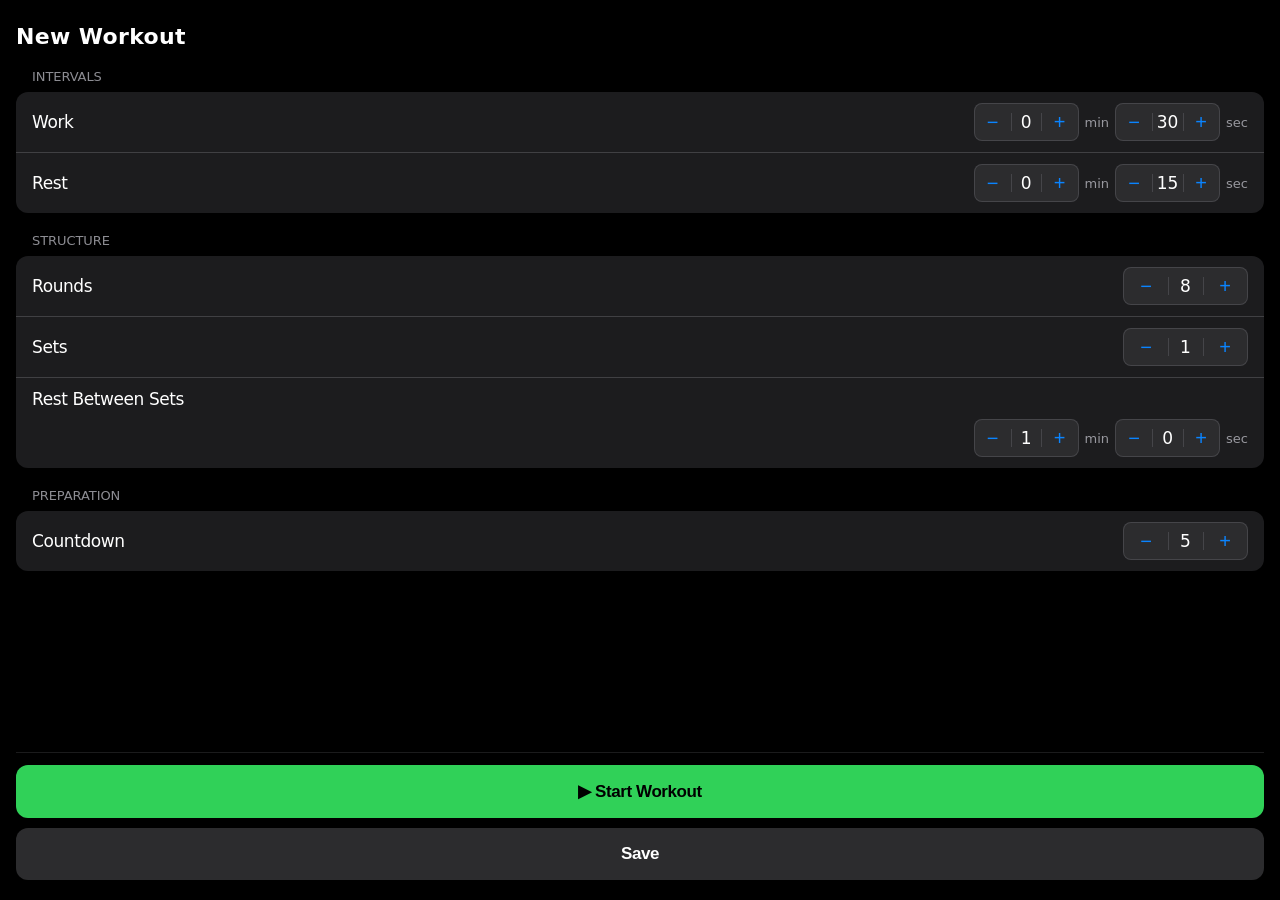
==== index.html @ 50d56422 "HIIT Interval Timer webapp - initial release" ====
<!DOCTYPE html>
<html lang="en">
<head>
<meta charset="UTF-8">
<meta name="viewport" content="width=device-width, initial-scale=1.0, user-scalable=no, viewport-fit=cover">
<meta name="apple-mobile-web-app-capable" content="yes">
<meta name="apple-mobile-web-app-status-bar-style" content="black-translucent">
<meta name="theme-color" content="#000000">
<link rel="manifest" href="manifest.json">
<title>HIIT Timer</title>
<style>
*, *::before, *::after { box-sizing: border-box; margin: 0; padding: 0; }

:root {
  --bg: #000000;
  --bg-elevated: #1c1c1e;
  --bg-grouped: #2c2c2e;
  --separator: rgba(84, 84, 88, 0.65);
  --text: #ffffff;
  --text-secondary: rgba(235, 235, 245, 0.6);
  --text-tertiary: rgba(235, 235, 245, 0.3);
  --tint: #0a84ff;
  --green: #30d158;
  --red: #ff453a;
  --orange: #ff9f0a;
  --yellow: #ffd60a;
  --purple: #bf5af2;
  --blue: #64d2ff;
  --radius: 12px;
  --safe-top: env(safe-area-inset-top, 0px);
  --safe-bottom: env(safe-area-inset-bottom, 0px);
}

html { height: 100%; height: 100dvh; }
body {
  height: 100%;
  font-family: -apple-system, 'SF Pro Display', 'SF Pro Text', system-ui, sans-serif;
  background: var(--bg);
  color: var(--text);
  overflow: hidden;
  -webkit-tap-highlight-color: transparent;
  user-select: none;
  -webkit-font-smoothing: antialiased;
}

.screen { display: none; height: 100%; flex-direction: column; overflow: hidden; }
.screen.active { display: flex; }

/* ── Typography ── */
.title-large { font-size: 34px; font-weight: 700; letter-spacing: 0.37px; line-height: 1.1; }
.title { font-size: 22px; font-weight: 700; letter-spacing: 0.35px; }
.headline { font-size: 17px; font-weight: 600; letter-spacing: -0.41px; }
.body { font-size: 17px; font-weight: 400; letter-spacing: -0.41px; }
.caption { font-size: 13px; font-weight: 400; letter-spacing: -0.08px; color: var(--text-secondary); }
.section-header {
  font-size: 13px;
  font-weight: 400;
  letter-spacing: -0.08px;
  color: var(--text-secondary);
  text-transform: uppercase;
  padding: 0 16px 8px;
  margin-top: 4px;
}

/* ── Library Screen ── */
#library {
  padding: 0 16px;
  padding-top: calc(var(--safe-top) + 16px);
}

.library-header { padding: 8px 0 20px; }

.workout-list {
  flex: 1;
  overflow-y: auto;
  -webkit-overflow-scrolling: touch;
  display: flex;
  flex-direction: column;
  gap: 12px;
  min-height: 0;
}

.workout-card {
  background: var(--bg-elevated);
  border-radius: var(--radius);
  padding: 14px 16px;
  display: flex;
  align-items: center;
  gap: 14px;
  transition: transform 0.1s ease, opacity 0.1s ease;
}
.workout-card:active { transform: scale(0.98); opacity: 0.7; }

.workout-card .info { flex: 1; min-width: 0; cursor: pointer; }
.workout-card .name { font-size: 17px; font-weight: 600; letter-spacing: -0.41px; }
.workout-card .meta { font-size: 13px; color: var(--text-secondary); margin-top: 3px; }

.btn-delete-card {
  width: 32px; height: 32px;
  border: none; border-radius: 50%;
  background: rgba(255, 69, 58, 0.12);
  color: var(--red);
  font-size: 15px;
  cursor: pointer;
  display: flex; align-items: center; justify-content: center;
  flex-shrink: 0;
  transition: background 0.15s, transform 0.1s;
}
.btn-delete-card:active { transform: scale(0.85); }
.btn-delete-card.armed { background: var(--red); color: #fff; }

.btn-play {
  width: 44px; height: 44px;
  border: none; border-radius: 50%;
  background: var(--green);
  color: #000;
  font-size: 18px;
  cursor: pointer;
  display: flex; align-items: center; justify-content: center;
  flex-shrink: 0;
  padding-left: 2px;
  transition: transform 0.1s ease, opacity 0.1s ease;
}
.btn-play:active { transform: scale(0.9); opacity: 0.8; }

.btn-filled {
  width: 100%;
  padding: 16px;
  border: none;
  border-radius: var(--radius);
  font-size: 17px;
  font-weight: 600;
  letter-spacing: -0.41px;
  cursor: pointer;
  display: flex;
  align-items: center;
  justify-content: center;
  gap: 8px;
  transition: transform 0.1s ease, opacity 0.1s ease;
  min-height: 50px;
}
.btn-filled:active { transform: scale(0.98); opacity: 0.8; }
.btn-filled.accent { background: var(--tint); color: #fff; }
.btn-filled.green { background: var(--green); color: #000; }
.btn-filled.gray { background: var(--bg-grouped); color: var(--text); }
.btn-filled.red { background: rgba(255, 69, 58, 0.15); color: var(--red); }

.btn-text {
  background: none;
  border: none;
  color: var(--tint);
  font-size: 17px;
  font-weight: 400;
  letter-spacing: -0.41px;
  cursor: pointer;
  padding: 8px 0;
}
.btn-text:active { opacity: 0.5; }

.library-bottom {
  padding: 16px 0;
  padding-bottom: calc(var(--safe-bottom) + 24px);
  flex-shrink: 0;
  background: var(--bg);
  box-shadow: 0 -0.5px 0 0 var(--separator);
}

.empty-state {
  flex: 1;
  display: flex; flex-direction: column;
  align-items: center; justify-content: center;
  gap: 6px;
  min-height: 0;
}
.empty-state .empty-icon { font-size: 56px; opacity: 0.25; margin-bottom: 8px; }
.empty-state .empty-title { font-size: 20px; font-weight: 600; color: var(--text-secondary); }
.empty-state .empty-sub { font-size: 15px; color: var(--text-tertiary); }

/* ── Back Button ── */
.nav-back {
  display: flex;
  align-items: center;
  gap: 4px;
  background: none;
  border: none;
  color: var(--tint);
  font-size: 17px;
  font-weight: 400;
  letter-spacing: -0.41px;
  cursor: pointer;
  padding: 4px 0;
  margin-left: -4px;
}
.nav-back:active { opacity: 0.5; }
.nav-back .chevron { font-size: 22px; font-weight: 300; }

/* ── Editor Screen ── */
#editor {
  padding: 0 16px;
  padding-top: calc(var(--safe-top) + 16px);
}

.editor-header { margin-bottom: 16px; }
.editor-header .title-row {
  display: flex;
  align-items: baseline;
  justify-content: space-between;
  margin-top: 8px;
}
.editor-header .title-row .title { flex: 1; }
.saved-count {
  font-size: 15px;
  font-weight: 400;
  color: var(--tint);
  cursor: pointer;
  letter-spacing: -0.24px;
  white-space: nowrap;
  padding: 4px 0;
}
.saved-count:active { opacity: 0.5; }

.editor-form {
  flex: 1;
  overflow-y: auto;
  -webkit-overflow-scrolling: touch;
  min-height: 0;
  padding-bottom: 8px;
}

.form-group {
  background: var(--bg-elevated);
  border-radius: var(--radius);
  margin-bottom: 20px;
}
.form-group .form-row:first-child { border-radius: var(--radius) var(--radius) 0 0; }
.form-group .form-row:last-child { border-radius: 0 0 var(--radius) var(--radius); }
.form-group .form-row:only-child { border-radius: var(--radius); }

.form-row {
  display: flex;
  align-items: center;
  padding: 11px 16px;
  min-height: 44px;
}
.form-row + .form-row { border-top: 0.5px solid var(--separator); }
.form-row .form-label {
  flex: 1;
  font-size: 17px;
  letter-spacing: -0.41px;
  min-width: 0;
}
.form-row.stacked {
  flex-direction: column;
  align-items: stretch;
  gap: 10px;
}
.form-row.stacked .form-label { flex: none; }
.form-row.stacked .time-stepper { align-self: flex-end; }
.form-row .form-value {
  display: flex;
  align-items: center;
  gap: 2px;
}

.stepper {
  display: flex;
  align-items: center;
  background: var(--bg-grouped);
  border-radius: 8px;
  overflow: hidden;
  border: 0.5px solid var(--separator);
}
.stepper button {
  width: 44px;
  height: 36px;
  border: none;
  background: transparent;
  color: var(--tint);
  font-size: 20px;
  font-weight: 500;
  cursor: pointer;
  display: flex;
  align-items: center;
  justify-content: center;
  transition: background 0.1s;
}
.stepper button:active { background: rgba(255,255,255,0.08); }
.stepper .divider { width: 0.5px; height: 18px; background: var(--separator); }
.stepper span {
  min-width: 34px;
  text-align: center;
  font-size: 17px;
  font-weight: 500;
  font-variant-numeric: tabular-nums;
}

.time-stepper {
  display: flex;
  align-items: center;
  gap: 6px;
}
.time-stepper .stepper button { width: 36px; }
.time-stepper .stepper span { min-width: 30px; }
.time-stepper .time-unit { font-size: 13px; color: var(--text-secondary); min-width: 20px; text-align: center; }

.editor-bottom {
  padding: 12px 0;
  padding-bottom: calc(var(--safe-bottom) + 20px);
  flex-shrink: 0;
  display: flex;
  flex-direction: column;
  gap: 10px;
  background: var(--bg);
  box-shadow: 0 -0.5px 0 0 var(--separator);
}

/* ── Timer Screen ── */
#timer {
  align-items: center;
  justify-content: center;
  padding: 20px;
  padding-top: calc(var(--safe-top) + 40px);
  padding-bottom: calc(var(--safe-bottom) + 30px);
  transition: background-color 0.4s ease;
  position: relative;
}

.timer-phase {
  font-size: 15px;
  font-weight: 700;
  text-transform: uppercase;
  letter-spacing: 3px;
  opacity: 0.9;
}

.timer-display {
  font-size: min(28vw, 140px);
  font-weight: 200;
  font-variant-numeric: tabular-nums;
  line-height: 1;
  margin: 24px 0;
  letter-spacing: -2px;
}

.timer-info {
  font-size: 17px;
  font-weight: 500;
  opacity: 0.7;
  margin-bottom: 48px;
  text-align: center;
  letter-spacing: -0.41px;
}

.timer-controls {
  display: flex;
  gap: 16px;
  width: 100%;
  max-width: 320px;
}

.btn-timer {
  flex: 1;
  padding: 16px;
  border: none;
  border-radius: 50px;
  font-size: 17px;
  font-weight: 600;
  letter-spacing: -0.41px;
  cursor: pointer;
  color: white;
  min-height: 50px;
  transition: transform 0.1s ease, opacity 0.1s ease;
}
.btn-timer:active { transform: scale(0.95); opacity: 0.8; }
.btn-timer.primary { background: rgba(255,255,255,0.2); backdrop-filter: blur(20px); -webkit-backdrop-filter: blur(20px); }
.btn-timer.secondary { background: rgba(255,255,255,0.08); }

.timer-progress {
  position: absolute;
  bottom: 0; left: 0;
  height: 3px;
  background: rgba(255,255,255,0.4);
  transition: width 0.1s linear;
  border-radius: 3px;
}

/* ── Countdown Overlay ── */
.countdown-overlay {
  position: fixed;
  inset: 0;
  background: rgba(0,0,0,0.92);
  display: none;
  align-items: center;
  justify-content: center;
  flex-direction: column;
  z-index: 100;
  backdrop-filter: blur(30px);
  -webkit-backdrop-filter: blur(30px);
}
.countdown-overlay.active { display: flex; }
.countdown-number {
  font-size: min(45vw, 180px);
  font-weight: 200;
  color: var(--yellow);
  animation: countPulse 0.6s cubic-bezier(0.2, 0, 0.2, 1);
  letter-spacing: -4px;
}
.countdown-label {
  font-size: 17px;
  font-weight: 600;
  color: var(--text-secondary);
  margin-top: 12px;
  letter-spacing: -0.41px;
}
@keyframes countPulse {
  0% { transform: scale(1.4); opacity: 0.3; }
  100% { transform: scale(1); opacity: 1; }
}

/* ── Timer Phase Colors ── */
.phase-work { background: #0a2e14; }
.phase-rest { background: #2e0a0a; }
.phase-setrest { background: #0a1a2e; }
.phase-complete { background: #1a0a2e; }
</style>
</head>
<body>

<!-- EDITOR (Home) -->
<div id="editor" class="screen active">
  <div class="editor-header">
    <button class="nav-back" id="editorBack" onclick="showLibrary()" style="display:none"><span class="chevron">&#8249;</span> Saved</button>
    <div class="title-row">
      <div class="title" id="editorTitle">New Workout</div>
      <span class="saved-count" id="savedCount" onclick="showLibrary()"></span>
    </div>
  </div>
  <div class="editor-form">
    <div class="section-header">Intervals</div>
    <div class="form-group">
      <div class="form-row">
        <div class="form-label">Work</div>
        <div class="time-stepper">
          <div class="stepper">
            <button onclick="adj('wWorkMin',-1)">&#8722;</button>
            <div class="divider"></div>
            <span id="wWorkMin">0</span>
            <div class="divider"></div>
            <button onclick="adj('wWorkMin',1)">+</button>
          </div>
          <span class="time-unit">min</span>
          <div class="stepper">
            <button onclick="adj('wWorkSec',-5)">&#8722;</button>
            <div class="divider"></div>
            <span id="wWorkSec">30</span>
            <div class="divider"></div>
            <button onclick="adj('wWorkSec',5)">+</button>
          </div>
          <span class="time-unit">sec</span>
        </div>
      </div>
      <div class="form-row">
        <div class="form-label">Rest</div>
        <div class="time-stepper">
          <div class="stepper">
            <button onclick="adj('wRestMin',-1)">&#8722;</button>
            <div class="divider"></div>
            <span id="wRestMin">0</span>
            <div class="divider"></div>
            <button onclick="adj('wRestMin',1)">+</button>
          </div>
          <span class="time-unit">min</span>
          <div class="stepper">
            <button onclick="adj('wRestSec',-5)">&#8722;</button>
            <div class="divider"></div>
            <span id="wRestSec">15</span>
            <div class="divider"></div>
            <button onclick="adj('wRestSec',5)">+</button>
          </div>
          <span class="time-unit">sec</span>
        </div>
      </div>
    </div>

    <div class="section-header">Structure</div>
    <div class="form-group">
      <div class="form-row">
        <div class="form-label">Rounds</div>
        <div class="stepper">
          <button onclick="adj('wRounds',-1)">&#8722;</button>
          <div class="divider"></div>
          <span id="wRounds">8</span>
          <div class="divider"></div>
          <button onclick="adj('wRounds',1)">+</button>
        </div>
      </div>
      <div class="form-row">
        <div class="form-label">Sets</div>
        <div class="stepper">
          <button onclick="adj('wSets',-1)">&#8722;</button>
          <div class="divider"></div>
          <span id="wSets">1</span>
          <div class="divider"></div>
          <button onclick="adj('wSets',1)">+</button>
        </div>
      </div>
      <div class="form-row stacked">
        <div class="form-label">Rest Between Sets</div>
        <div class="time-stepper">
          <div class="stepper">
            <button onclick="adj('wSetRestMin',-1)">&#8722;</button>
            <div class="divider"></div>
            <span id="wSetRestMin">1</span>
            <div class="divider"></div>
            <button onclick="adj('wSetRestMin',1)">+</button>
          </div>
          <span class="time-unit">min</span>
          <div class="stepper">
            <button onclick="adj('wSetRestSec',-5)">&#8722;</button>
            <div class="divider"></div>
            <span id="wSetRestSec">0</span>
            <div class="divider"></div>
            <button onclick="adj('wSetRestSec',5)">+</button>
          </div>
          <span class="time-unit">sec</span>
        </div>
      </div>
    </div>

    <div class="section-header">Preparation</div>
    <div class="form-group">
      <div class="form-row">
        <div class="form-label">Countdown</div>
        <div class="stepper">
          <button onclick="adj('wCountdown',-1)">&#8722;</button>
          <div class="divider"></div>
          <span id="wCountdown">5</span>
          <div class="divider"></div>
          <button onclick="adj('wCountdown',1)">+</button>
        </div>
      </div>
    </div>
  </div>
  <div class="editor-bottom">
    <button class="btn-filled green" onclick="saveAndStart()">&#9654;&#xFE0E; Start Workout</button>
    <div style="display:flex; gap:10px">
      <button class="btn-filled gray" style="flex:1" onclick="saveWorkout()">Save</button>
      <button class="btn-filled red" id="btnDelete" style="flex:1; display:none" onclick="deleteFromEditor()">Delete</button>
    </div>
  </div>
</div>

<!-- LIBRARY -->
<div id="library" class="screen">
  <div class="library-header">
    <button class="nav-back" onclick="showEditor()"><span class="chevron">&#8249;</span> Back</button>
    <div class="title-large" style="margin-top:8px">Saved Workouts</div>
  </div>
  <div id="workoutList" class="workout-list"></div>
  <div class="library-bottom">
    <button class="btn-filled accent" onclick="showEditor()">New Workout</button>
  </div>
</div>

<!-- TIMER -->
<div id="timer" class="screen">
  <div class="timer-phase" id="timerPhase">GET READY</div>
  <div class="timer-display" id="timerDisplay">0:00</div>
  <div class="timer-info" id="timerInfo"></div>
  <div class="timer-controls" id="timerControls">
    <button class="btn-timer primary" id="btnPlayPause" onclick="togglePause()">Pause</button>
    <button class="btn-timer secondary" onclick="stopTimer()">Stop</button>
  </div>
  <div class="timer-progress" id="timerProgress"></div>
</div>

<!-- COUNTDOWN OVERLAY -->
<div class="countdown-overlay" id="countdownOverlay">
  <div class="countdown-number" id="countdownNumber">5</div>
  <div class="countdown-label">Get Ready</div>
</div>

<script>
// ── Storage ──
const STORAGE_KEY = 'hiit_workouts';
function loadWorkouts() {
  try { return JSON.parse(localStorage.getItem(STORAGE_KEY)) || []; }
  catch { return []; }
}
function saveWorkouts(list) { localStorage.setItem(STORAGE_KEY, JSON.stringify(list)); }

// ── Audio ──
let audioCtx;
function getAudio() {
  if (!audioCtx) audioCtx = new (window.AudioContext || window.webkitAudioContext)();
  return audioCtx;
}
function beep(freq, duration, vol = 0.3) {
  try {
    const ctx = getAudio();
    const osc = ctx.createOscillator();
    const gain = ctx.createGain();
    osc.connect(gain); gain.connect(ctx.destination);
    osc.frequency.value = freq; osc.type = 'sine';
    gain.gain.value = vol;
    osc.start(ctx.currentTime);
    gain.gain.exponentialRampToValueAtTime(0.001, ctx.currentTime + duration);
    osc.stop(ctx.currentTime + duration);
  } catch {}
}
function beepCountdown() { beep(880, 0.15, 0.5); }
function beepGo() { beep(1200, 0.4, 0.7); }
function beepPhaseChange() {
  beep(440, 0.2, 0.6);
  setTimeout(() => beep(660, 0.3, 0.6), 150);
}
function beepComplete() {
  beep(880, 0.2, 0.6);
  setTimeout(() => beep(1100, 0.2, 0.6), 200);
  setTimeout(() => beep(1320, 0.2, 0.6), 400);
  setTimeout(() => beep(1760, 0.4, 0.7), 600);
}

// ── Navigation ──
function showScreen(id) {
  document.querySelectorAll('.screen').forEach(s => s.classList.remove('active'));
  document.getElementById(id).classList.add('active');
}
function showLibrary() { showScreen('library'); renderWorkoutList(); }

function showEditor(workout = null) {
  showScreen('editor');
  editingId = workout ? workout.id : null;
  document.getElementById('editorTitle').textContent = workout ? 'Edit Workout' : 'New Workout';
  document.getElementById('editorBack').style.display = workout ? '' : 'none';
  document.getElementById('btnDelete').style.display = workout ? '' : 'none';
  const w = workout || { workSec:30, restSec:15, rounds:8, sets:1, setRestSec:60, countdown:5 };
  document.getElementById('wWorkMin').textContent = Math.floor(w.workSec / 60);
  document.getElementById('wWorkSec').textContent = w.workSec % 60;
  document.getElementById('wRestMin').textContent = Math.floor(w.restSec / 60);
  document.getElementById('wRestSec').textContent = w.restSec % 60;
  document.getElementById('wRounds').textContent = w.rounds;
  document.getElementById('wSets').textContent = w.sets;
  document.getElementById('wSetRestMin').textContent = Math.floor(w.setRestSec / 60);
  document.getElementById('wSetRestSec').textContent = w.setRestSec % 60;
  document.getElementById('wCountdown').textContent = w.countdown;
  document.querySelector('.editor-form').scrollTop = 0;
  updateSavedCount();
}

// ── Number Inputs ──
const limits = {
  wWorkMin:[0,59], wWorkSec:[0,55], wRestMin:[0,59], wRestSec:[0,55],
  wRounds:[1,99], wSets:[1,20], wSetRestMin:[0,59], wSetRestSec:[0,55],
  wCountdown:[0,15]
};
function adj(id, delta) {
  const el = document.getElementById(id);
  let v = parseInt(el.textContent) + delta;
  const [mn, mx] = limits[id];
  el.textContent = Math.max(mn, Math.min(mx, v));
}

// ── Editor ──
let editingId = null;

function readEditorValues() {
  return {
    workSec: parseInt(document.getElementById('wWorkMin').textContent) * 60 + parseInt(document.getElementById('wWorkSec').textContent),
    restSec: parseInt(document.getElementById('wRestMin').textContent) * 60 + parseInt(document.getElementById('wRestSec').textContent),
    rounds: parseInt(document.getElementById('wRounds').textContent),
    sets: parseInt(document.getElementById('wSets').textContent),
    setRestSec: parseInt(document.getElementById('wSetRestMin').textContent) * 60 + parseInt(document.getElementById('wSetRestSec').textContent),
    countdown: parseInt(document.getElementById('wCountdown').textContent),
  };
}

function formatTime(sec) {
  const m = Math.floor(sec / 60);
  const s = sec % 60;
  return `${m}:${s.toString().padStart(2, '0')}`;
}

function totalDuration(w) {
  return (w.workSec + w.restSec) * w.rounds * w.sets + w.setRestSec * Math.max(0, w.sets - 1);
}

function persistWorkout(v) {
  if (v.workSec === 0) { alert('Work time must be greater than 0'); return null; }
  const name = `${formatTime(v.workSec)} / ${formatTime(v.restSec)}`;
  const list = loadWorkouts();
  let id;
  if (editingId) {
    const idx = list.findIndex(w => w.id === editingId);
    if (idx >= 0) { Object.assign(list[idx], { name, ...v }); id = editingId; }
  } else {
    id = Date.now().toString(36);
    list.push({ id, name, ...v });
  }
  saveWorkouts(list);
  return id;
}

function saveWorkout() {
  const id = persistWorkout(readEditorValues());
  if (id) {
    editingId = id;
    updateSavedCount();
    // Flash the save button to confirm
    const btn = document.querySelector('.btn-filled.gray');
    btn.textContent = 'Saved!';
    btn.style.color = 'var(--green)';
    setTimeout(() => { btn.textContent = 'Save'; btn.style.color = ''; }, 1200);
  }
}

function saveAndStart() {
  const v = readEditorValues();
  const id = persistWorkout(v);
  if (id) startWorkout(id);
}

function deleteFromEditor() {
  const btn = document.getElementById('btnDelete');
  if (!btn.dataset.armed) {
    btn.dataset.armed = '1';
    btn.textContent = 'Confirm';
    setTimeout(() => { delete btn.dataset.armed; btn.textContent = 'Delete'; }, 2500);
    return;
  }
  delete btn.dataset.armed;
  if (editingId) {
    saveWorkouts(loadWorkouts().filter(w => w.id !== editingId));
  }
  showEditor();
}

function editWorkout(id) {
  const w = loadWorkouts().find(w => w.id === id);
  if (w) showEditor(w);
}

function deleteWorkoutCard(id, btn) {
  if (!btn.classList.contains('armed')) {
    btn.classList.add('armed');
    btn.innerHTML = '&#10003;';
    setTimeout(() => { btn.classList.remove('armed'); btn.innerHTML = '&#10005;'; }, 2000);
    return;
  }
  saveWorkouts(loadWorkouts().filter(w => w.id !== id));
  renderWorkoutList();
  updateSavedCount();
}

// ── Workout List ──
function renderWorkoutList() {
  const list = loadWorkouts();
  const container = document.getElementById('workoutList');

  if (list.length === 0) {
    container.innerHTML = '<div class="empty-state"><div class="empty-icon">&#9201;</div><div class="empty-title">No Workouts</div><div class="empty-sub">Create your first interval workout</div></div>';
    return;
  }

  container.innerHTML = list.map(w => `
    <div class="workout-card">
      <button class="btn-delete-card" onclick="deleteWorkoutCard('${w.id}', this)" title="Delete">&#10005;</button>
      <div class="info" onclick="editWorkout('${w.id}')">
        <div class="name">${formatTime(w.workSec)} / ${formatTime(w.restSec)} &middot; ${w.rounds}R${w.sets > 1 ? ' &times; ' + w.sets + 'S' : ''}</div>
        <div class="meta">${formatTime(totalDuration(w))} total</div>
      </div>
      <button class="btn-play" onclick="startWorkout('${w.id}')" title="Start">&#9654;&#xFE0E;</button>
    </div>
  `).join('');
}

// ── Timer Engine ──
let timerState = null, timerRaf = null, paused = false, pauseStart = 0, totalPaused = 0;

function startWorkout(id) {
  const w = loadWorkouts().find(w => w.id === id);
  if (!w) return;
  try { const ctx = getAudio(); if (ctx.state === 'suspended') ctx.resume(); } catch {}
  if (w.countdown > 0) runCountdown(w.countdown, () => runTimer(w));
  else runTimer(w);
}

function runCountdown(secs, onDone) {
  const overlay = document.getElementById('countdownOverlay');
  const numEl = document.getElementById('countdownNumber');
  overlay.classList.add('active');
  let remaining = secs;
  numEl.textContent = remaining;
  beepCountdown();
  const iv = setInterval(() => {
    remaining--;
    if (remaining <= 0) {
      clearInterval(iv);
      overlay.classList.remove('active');
      beepGo();
      onDone();
    } else {
      numEl.textContent = remaining;
      numEl.style.animation = 'none';
      void numEl.offsetWidth;
      numEl.style.animation = 'countPulse 0.6s cubic-bezier(0.2, 0, 0.2, 1)';
      beepCountdown();
    }
  }, 1000);
}

function runTimer(w) {
  showScreen('timer');
  paused = false; totalPaused = 0;
  const phases = [];
  for (let s = 0; s < w.sets; s++) {
    for (let r = 0; r < w.rounds; r++) {
      phases.push({ type:'work', duration:w.workSec, round:r+1, set:s+1 });
      if (r < w.rounds-1 || s < w.sets-1) {
        if (w.restSec > 0) phases.push({ type:'rest', duration:w.restSec, round:r+1, set:s+1 });
      }
    }
    if (s < w.sets-1 && w.setRestSec > 0) {
      if (phases.length > 0 && phases[phases.length-1].type === 'rest') phases.pop();
      phases.push({ type:'setRest', duration:w.setRestSec, set:s+1 });
    }
  }
  timerState = { workout:w, phases, phaseIdx:0, phaseStart:performance.now() };
  updateTimerUI();
  timerRaf = requestAnimationFrame(timerTick);
}

function timerTick(now) {
  if (!timerState) return;
  if (paused) { timerRaf = requestAnimationFrame(timerTick); return; }

  const phase = timerState.phases[timerState.phaseIdx];
  const elapsed = (now - timerState.phaseStart - totalPaused) / 1000;
  const remaining = Math.max(0, phase.duration - elapsed);
  const secs = Math.ceil(remaining);

  document.getElementById('timerDisplay').textContent = formatTime(secs);
  document.getElementById('timerProgress').style.width = ((1 - remaining / phase.duration) * 100) + '%';

  const prev = Math.ceil(remaining + 0.1);
  if (secs <= 3 && secs > 0 && secs !== prev) beepCountdown();

  if (remaining <= 0) {
    timerState.phaseIdx++;
    totalPaused = 0;
    if (timerState.phaseIdx >= timerState.phases.length) {
      beepComplete();
      const t = document.getElementById('timer');
      document.getElementById('timerPhase').textContent = 'COMPLETE';
      document.getElementById('timerDisplay').innerHTML = '&#10003;';
      document.getElementById('timerInfo').textContent = 'Great workout!';
      t.className = 'screen active phase-complete';
      document.getElementById('timerProgress').style.width = '100%';
      document.getElementById('timerControls').innerHTML = '<button class="btn-timer primary" onclick="stopTimer()">Done</button>';
      return;
    }
    beepPhaseChange();
    timerState.phaseStart = now;
    updateTimerUI();
  }
  timerRaf = requestAnimationFrame(timerTick);
}

function updateTimerUI() {
  const phase = timerState.phases[timerState.phaseIdx];
  const w = timerState.workout;
  const t = document.getElementById('timer');
  const phaseEl = document.getElementById('timerPhase');
  const infoEl = document.getElementById('timerInfo');

  document.getElementById('timerDisplay').textContent = formatTime(phase.duration);

  if (phase.type === 'work') {
    t.className = 'screen active phase-work';
    phaseEl.textContent = 'WORK';
    phaseEl.style.color = 'var(--green)';
  } else if (phase.type === 'rest') {
    t.className = 'screen active phase-rest';
    phaseEl.textContent = 'REST';
    phaseEl.style.color = 'var(--red)';
  } else {
    t.className = 'screen active phase-setrest';
    phaseEl.textContent = 'SET REST';
    phaseEl.style.color = 'var(--blue)';
  }

  const roundText = phase.round ? `Round ${phase.round} of ${w.rounds}` : '';
  const setText = w.sets > 1 ? `Set ${phase.set} of ${w.sets}` : '';
  infoEl.textContent = [roundText, setText].filter(Boolean).join('  \u00b7  ');

  document.getElementById('timerControls').innerHTML =
    '<button class="btn-timer primary" id="btnPlayPause" onclick="togglePause()">Pause</button>' +
    '<button class="btn-timer secondary" onclick="stopTimer()">Stop</button>';
}

function togglePause() {
  if (!timerState) return;
  paused = !paused;
  if (paused) { pauseStart = performance.now(); document.getElementById('btnPlayPause').textContent = 'Resume'; }
  else { totalPaused += performance.now() - pauseStart; document.getElementById('btnPlayPause').textContent = 'Pause'; }
}

function stopTimer() {
  timerState = null;
  if (timerRaf) cancelAnimationFrame(timerRaf);
  document.getElementById('timer').className = 'screen';
  document.getElementById('timerProgress').style.width = '0';
  showEditor();
}

// ── Wake Lock ──
let wakeLock = null;
async function requestWakeLock() { try { if ('wakeLock' in navigator) wakeLock = await navigator.wakeLock.request('screen'); } catch {} }
function releaseWakeLock() { if (wakeLock) { wakeLock.release(); wakeLock = null; } }
document.addEventListener('visibilitychange', () => { if (document.visibilityState === 'visible' && timerState) requestWakeLock(); });

const _start = startWorkout;
startWorkout = id => { requestWakeLock(); _start(id); };
const _stop = stopTimer;
stopTimer = () => { releaseWakeLock(); _stop(); };

// ── PWA ──
if ('serviceWorker' in navigator) navigator.serviceWorker.register('sw.js').catch(() => {});

// ── Saved Count ──
function updateSavedCount() {
  const count = loadWorkouts().length;
  const el = document.getElementById('savedCount');
  el.textContent = count > 0 ? `Saved (${count})` : '';
  el.style.display = count > 0 ? '' : 'none';
}

// ── Init ──
if (loadWorkouts().length > 0) {
  showLibrary();
} else {
  updateSavedCount();
}
</script>
</body>
</html>
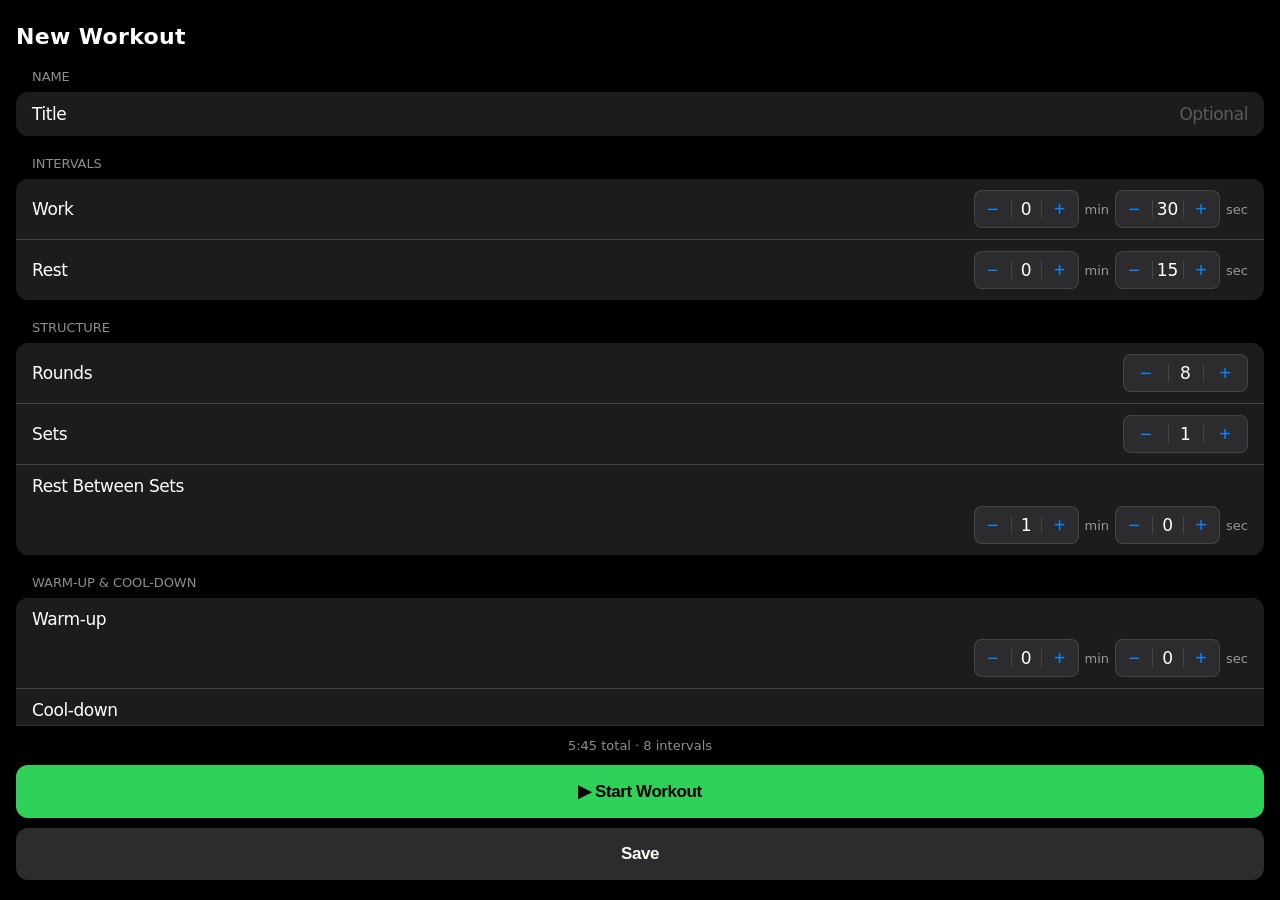
==== commit e85e4d4f: "Fix timer engine bugs and add skip, warm-up, cues, and named workouts The timer had four defects tha" ====
--- a/index.html
+++ b/index.html
@@ -7,6 +7,8 @@
 <meta name="apple-mobile-web-app-status-bar-style" content="black-translucent">
 <meta name="theme-color" content="#000000">
 <link rel="manifest" href="manifest.json">
+<link rel="icon" href="data:image/svg+xml,%3Csvg xmlns='http://www.w3.org/2000/svg' viewBox='0 0 100 100'%3E%3Crect fill='%23000' width='100' height='100' rx='22'/%3E%3Ccircle cx='50' cy='54' r='30' fill='none' stroke='%2330d158' stroke-width='8'/%3E%3Cpath d='M50 38v18h13' fill='none' stroke='%2330d158' stroke-width='8' stroke-linecap='round' stroke-linejoin='round'/%3E%3Crect x='40' y='10' width='20' height='9' rx='4' fill='%2330d158'/%3E%3C/svg%3E">
+<link rel="apple-touch-icon" href="data:image/svg+xml,%3Csvg xmlns='http://www.w3.org/2000/svg' viewBox='0 0 100 100'%3E%3Crect fill='%23000' width='100' height='100'/%3E%3Ccircle cx='50' cy='54' r='30' fill='none' stroke='%2330d158' stroke-width='8'/%3E%3Cpath d='M50 38v18h13' fill='none' stroke='%2330d158' stroke-width='8' stroke-linecap='round' stroke-linejoin='round'/%3E%3Crect x='40' y='10' width='20' height='9' rx='4' fill='%2330d158'/%3E%3C/svg%3E">
 <title>HIIT Timer</title>
 <style>
 *, *::before, *::after { box-sizing: border-box; margin: 0; padding: 0; }
@@ -92,7 +94,10 @@
 .workout-card:active { transform: scale(0.98); opacity: 0.7; }
 
 .workout-card .info { flex: 1; min-width: 0; cursor: pointer; }
-.workout-card .name { font-size: 17px; font-weight: 600; letter-spacing: -0.41px; }
+.workout-card .name {
+  font-size: 17px; font-weight: 600; letter-spacing: -0.41px;
+  overflow: hidden; text-overflow: ellipsis; white-space: nowrap;
+}
 .workout-card .meta { font-size: 13px; color: var(--text-secondary); margin-top: 3px; }
 
 .btn-delete-card {
@@ -256,11 +261,22 @@
 }
 .form-row.stacked .form-label { flex: none; }
 .form-row.stacked .time-stepper { align-self: flex-end; }
-.form-row .form-value {
-  display: flex;
-  align-items: center;
-  gap: 2px;
-}
+
+.name-input {
+  flex: 1;
+  background: none;
+  border: none;
+  color: var(--text);
+  font-family: inherit;
+  font-size: 17px;
+  letter-spacing: -0.41px;
+  text-align: right;
+  min-width: 0;
+  outline: none;
+  user-select: text;
+  -webkit-user-select: text;
+}
+.name-input::placeholder { color: var(--text-tertiary); }
 
 .stepper {
   display: flex;
@@ -283,16 +299,29 @@
   align-items: center;
   justify-content: center;
   transition: background 0.1s;
+  flex-shrink: 0;
 }
 .stepper button:active { background: rgba(255,255,255,0.08); }
-.stepper .divider { width: 0.5px; height: 18px; background: var(--separator); }
-.stepper span {
+.stepper .divider { width: 0.5px; height: 18px; background: var(--separator); flex-shrink: 0; }
+.stepper .num {
+  width: 34px;
   min-width: 34px;
   text-align: center;
+  font-family: inherit;
   font-size: 17px;
   font-weight: 500;
   font-variant-numeric: tabular-nums;
-}
+  background: none;
+  border: none;
+  color: var(--text);
+  outline: none;
+  padding: 8px 0;
+  user-select: text;
+  -webkit-user-select: text;
+}
+.stepper .num:focus { color: var(--tint); }
+.stepper .num::-webkit-outer-spin-button,
+.stepper .num::-webkit-inner-spin-button { -webkit-appearance: none; margin: 0; }
 
 .time-stepper {
   display: flex;
@@ -300,8 +329,32 @@
   gap: 6px;
 }
 .time-stepper .stepper button { width: 36px; }
-.time-stepper .stepper span { min-width: 30px; }
+.time-stepper .stepper .num { width: 30px; min-width: 30px; }
 .time-stepper .time-unit { font-size: 13px; color: var(--text-secondary); min-width: 20px; text-align: center; }
+
+/* ── Toggle ── */
+.toggle {
+  width: 51px; height: 31px;
+  border-radius: 16px;
+  background: var(--bg-grouped);
+  border: none;
+  position: relative;
+  cursor: pointer;
+  flex-shrink: 0;
+  transition: background 0.2s ease;
+}
+.toggle::after {
+  content: '';
+  position: absolute;
+  top: 2px; left: 2px;
+  width: 27px; height: 27px;
+  border-radius: 50%;
+  background: #fff;
+  transition: transform 0.2s cubic-bezier(0.2, 0, 0.2, 1);
+  box-shadow: 0 2px 4px rgba(0,0,0,0.3);
+}
+.toggle.on { background: var(--green); }
+.toggle.on::after { transform: translateX(20px); }
 
 .editor-bottom {
   padding: 12px 0;
@@ -314,48 +367,134 @@
   box-shadow: 0 -0.5px 0 0 var(--separator);
 }
 
+.total-line {
+  text-align: center;
+  font-size: 13px;
+  color: var(--text-secondary);
+  padding-bottom: 2px;
+  font-variant-numeric: tabular-nums;
+}
+
 /* ── Timer Screen ── */
 #timer {
   align-items: center;
-  justify-content: center;
+  justify-content: space-between;
   padding: 20px;
-  padding-top: calc(var(--safe-top) + 40px);
-  padding-bottom: calc(var(--safe-bottom) + 30px);
+  padding-top: calc(var(--safe-top) + 20px);
+  padding-bottom: calc(var(--safe-bottom) + 20px);
   transition: background-color 0.4s ease;
   position: relative;
 }
 
+.timer-top {
+  width: 100%;
+  display: flex;
+  flex-direction: column;
+  align-items: center;
+  gap: 10px;
+  flex-shrink: 0;
+}
+
+.round-dots {
+  display: flex;
+  gap: 6px;
+  flex-wrap: wrap;
+  justify-content: center;
+  max-width: 100%;
+}
+.round-dots .dot {
+  width: 8px; height: 8px;
+  border-radius: 50%;
+  background: rgba(255,255,255,0.22);
+  transition: background 0.2s ease, transform 0.2s ease;
+}
+.round-dots .dot.done { background: rgba(255,255,255,0.55); }
+.round-dots .dot.current { background: #fff; transform: scale(1.5); }
+
+.timer-total {
+  font-size: 15px;
+  font-weight: 500;
+  color: var(--text-secondary);
+  font-variant-numeric: tabular-nums;
+  letter-spacing: -0.24px;
+}
+
+/* Ring + big readout */
+.ring-wrap {
+  position: relative;
+  width: min(86vw, 52vh, 420px);
+  aspect-ratio: 1;
+  max-width: 100%;
+  flex-shrink: 1;
+  cursor: pointer;
+}
+.ring-wrap svg { width: 100%; height: 100%; transform: rotate(-90deg); display: block; }
+.ring-bg {
+  fill: none;
+  stroke: rgba(255,255,255,0.12);
+  stroke-width: 4;
+}
+.ring-fg {
+  fill: none;
+  stroke: #fff;
+  stroke-width: 4;
+  stroke-linecap: round;
+  stroke-dasharray: 289.03;
+  stroke-dashoffset: 0;
+}
+
+.timer-center {
+  position: absolute;
+  inset: 0;
+  display: flex;
+  flex-direction: column;
+  align-items: center;
+  justify-content: center;
+  gap: 2px;
+  padding: 12%;
+}
+
 .timer-phase {
-  font-size: 15px;
+  font-size: clamp(13px, 4.2vw, 22px);
   font-weight: 700;
   text-transform: uppercase;
   letter-spacing: 3px;
-  opacity: 0.9;
+  opacity: 0.95;
+  white-space: nowrap;
 }
 
 .timer-display {
-  font-size: min(28vw, 140px);
+  font-size: min(24vw, 15vh, 150px);
   font-weight: 200;
   font-variant-numeric: tabular-nums;
   line-height: 1;
-  margin: 24px 0;
   letter-spacing: -2px;
 }
 
 .timer-info {
-  font-size: 17px;
+  font-size: clamp(13px, 3.8vw, 19px);
   font-weight: 500;
   opacity: 0.7;
-  margin-bottom: 48px;
   text-align: center;
   letter-spacing: -0.41px;
+  white-space: nowrap;
+}
+
+.timer-bottom {
+  width: 100%;
+  display: flex;
+  flex-direction: column;
+  align-items: center;
+  gap: 12px;
+  flex-shrink: 0;
 }
 
 .timer-controls {
   display: flex;
-  gap: 16px;
+  gap: 14px;
+  align-items: center;
   width: 100%;
-  max-width: 320px;
+  max-width: 340px;
 }
 
 .btn-timer {
@@ -367,43 +506,78 @@
   font-weight: 600;
   letter-spacing: -0.41px;
   cursor: pointer;
-  color: white;
-  min-height: 50px;
   transition: transform 0.1s ease, opacity 0.1s ease;
-}
-.btn-timer:active { transform: scale(0.95); opacity: 0.8; }
-.btn-timer.primary { background: rgba(255,255,255,0.2); backdrop-filter: blur(20px); -webkit-backdrop-filter: blur(20px); }
-.btn-timer.secondary { background: rgba(255,255,255,0.08); }
-
-.timer-progress {
+  min-height: 54px;
+}
+.btn-timer:active { transform: scale(0.96); opacity: 0.8; }
+.btn-timer.primary { background: #fff; color: #000; }
+.btn-timer.secondary { background: rgba(255,255,255,0.16); color: #fff; }
+
+.btn-skip {
+  width: 54px; height: 54px;
+  flex-shrink: 0;
+  border: none;
+  border-radius: 50%;
+  background: rgba(255,255,255,0.16);
+  color: #fff;
+  font-size: 17px;
+  cursor: pointer;
+  display: flex; align-items: center; justify-content: center;
+  transition: transform 0.1s ease, opacity 0.1s ease;
+}
+.btn-skip:active { transform: scale(0.9); opacity: 0.7; }
+.btn-skip:disabled { opacity: 0.25; }
+
+.btn-stop {
+  background: none;
+  border: none;
+  color: rgba(255,255,255,0.65);
+  font-size: 15px;
+  font-weight: 500;
+  letter-spacing: -0.24px;
+  cursor: pointer;
+  padding: 6px 16px;
+}
+.btn-stop:active { opacity: 0.5; }
+
+.paused-badge {
   position: absolute;
-  bottom: 0; left: 0;
-  height: 3px;
-  background: rgba(255,255,255,0.4);
-  transition: width 0.1s linear;
-  border-radius: 3px;
-}
+  top: calc(var(--safe-top) + 20px);
+  left: 50%;
+  transform: translateX(-50%);
+  background: rgba(255,255,255,0.16);
+  color: #fff;
+  font-size: 13px;
+  font-weight: 700;
+  letter-spacing: 2px;
+  text-transform: uppercase;
+  padding: 5px 14px;
+  border-radius: 50px;
+  display: none;
+}
+#timer.is-paused .paused-badge { display: block; }
+#timer.is-paused .ring-wrap { opacity: 0.55; }
 
 /* ── Countdown Overlay ── */
 .countdown-overlay {
   position: fixed;
   inset: 0;
-  background: rgba(0,0,0,0.92);
+  background: #000;
   display: none;
+  flex-direction: column;
   align-items: center;
   justify-content: center;
-  flex-direction: column;
   z-index: 100;
-  backdrop-filter: blur(30px);
-  -webkit-backdrop-filter: blur(30px);
 }
 .countdown-overlay.active { display: flex; }
+
 .countdown-number {
   font-size: min(45vw, 180px);
   font-weight: 200;
   color: var(--yellow);
   animation: countPulse 0.6s cubic-bezier(0.2, 0, 0.2, 1);
   letter-spacing: -4px;
+  font-variant-numeric: tabular-nums;
 }
 .countdown-label {
   font-size: 17px;
@@ -412,8 +586,20 @@
   margin-top: 12px;
   letter-spacing: -0.41px;
 }
+.countdown-cancel {
+  position: absolute;
+  bottom: calc(var(--safe-bottom) + 40px);
+  background: none;
+  border: none;
+  color: var(--text-secondary);
+  font-size: 15px;
+  cursor: pointer;
+  padding: 10px 20px;
+}
+
 @keyframes countPulse {
-  0% { transform: scale(1.4); opacity: 0.3; }
+  0% { transform: scale(1.4); opacity: 0; }
+  40% { transform: scale(1); opacity: 1; }
   100% { transform: scale(1); opacity: 1; }
 }
 
@@ -421,6 +607,8 @@
 .phase-work { background: #0a2e14; }
 .phase-rest { background: #2e0a0a; }
 .phase-setrest { background: #0a1a2e; }
+.phase-warmup { background: #2e2000; }
+.phase-cooldown { background: #002e2a; }
 .phase-complete { background: #1a0a2e; }
 </style>
 </head>
@@ -436,25 +624,33 @@
     </div>
   </div>
   <div class="editor-form">
+    <div class="section-header">Name</div>
+    <div class="form-group">
+      <div class="form-row">
+        <div class="form-label">Title</div>
+        <input class="name-input" id="wName" type="text" maxlength="40" placeholder="Optional" autocomplete="off">
+      </div>
+    </div>
+
     <div class="section-header">Intervals</div>
     <div class="form-group">
       <div class="form-row">
         <div class="form-label">Work</div>
         <div class="time-stepper">
           <div class="stepper">
-            <button onclick="adj('wWorkMin',-1)">&#8722;</button>
-            <div class="divider"></div>
-            <span id="wWorkMin">0</span>
-            <div class="divider"></div>
-            <button onclick="adj('wWorkMin',1)">+</button>
+            <button data-step="wWorkMin,-1">&#8722;</button>
+            <div class="divider"></div>
+            <input class="num" id="wWorkMin" type="tel" inputmode="numeric" value="0">
+            <div class="divider"></div>
+            <button data-step="wWorkMin,1">+</button>
           </div>
           <span class="time-unit">min</span>
           <div class="stepper">
-            <button onclick="adj('wWorkSec',-5)">&#8722;</button>
-            <div class="divider"></div>
-            <span id="wWorkSec">30</span>
-            <div class="divider"></div>
-            <button onclick="adj('wWorkSec',5)">+</button>
+            <button data-step="wWorkSec,-5">&#8722;</button>
+            <div class="divider"></div>
+            <input class="num" id="wWorkSec" type="tel" inputmode="numeric" value="30">
+            <div class="divider"></div>
+            <button data-step="wWorkSec,5">+</button>
           </div>
           <span class="time-unit">sec</span>
         </div>
@@ -463,19 +659,19 @@
         <div class="form-label">Rest</div>
         <div class="time-stepper">
           <div class="stepper">
-            <button onclick="adj('wRestMin',-1)">&#8722;</button>
-            <div class="divider"></div>
-            <span id="wRestMin">0</span>
-            <div class="divider"></div>
-            <button onclick="adj('wRestMin',1)">+</button>
+            <button data-step="wRestMin,-1">&#8722;</button>
+            <div class="divider"></div>
+            <input class="num" id="wRestMin" type="tel" inputmode="numeric" value="0">
+            <div class="divider"></div>
+            <button data-step="wRestMin,1">+</button>
           </div>
           <span class="time-unit">min</span>
           <div class="stepper">
-            <button onclick="adj('wRestSec',-5)">&#8722;</button>
-            <div class="divider"></div>
-            <span id="wRestSec">15</span>
-            <div class="divider"></div>
-            <button onclick="adj('wRestSec',5)">+</button>
+            <button data-step="wRestSec,-5">&#8722;</button>
+            <div class="divider"></div>
+            <input class="num" id="wRestSec" type="tel" inputmode="numeric" value="15">
+            <div class="divider"></div>
+            <button data-step="wRestSec,5">+</button>
           </div>
           <span class="time-unit">sec</span>
         </div>
@@ -487,64 +683,127 @@
       <div class="form-row">
         <div class="form-label">Rounds</div>
         <div class="stepper">
-          <button onclick="adj('wRounds',-1)">&#8722;</button>
+          <button data-step="wRounds,-1">&#8722;</button>
           <div class="divider"></div>
-          <span id="wRounds">8</span>
+          <input class="num" id="wRounds" type="tel" inputmode="numeric" value="8">
           <div class="divider"></div>
-          <button onclick="adj('wRounds',1)">+</button>
+          <button data-step="wRounds,1">+</button>
         </div>
       </div>
       <div class="form-row">
         <div class="form-label">Sets</div>
         <div class="stepper">
-          <button onclick="adj('wSets',-1)">&#8722;</button>
+          <button data-step="wSets,-1">&#8722;</button>
           <div class="divider"></div>
-          <span id="wSets">1</span>
+          <input class="num" id="wSets" type="tel" inputmode="numeric" value="1">
           <div class="divider"></div>
-          <button onclick="adj('wSets',1)">+</button>
+          <button data-step="wSets,1">+</button>
         </div>
       </div>
       <div class="form-row stacked">
         <div class="form-label">Rest Between Sets</div>
         <div class="time-stepper">
           <div class="stepper">
-            <button onclick="adj('wSetRestMin',-1)">&#8722;</button>
-            <div class="divider"></div>
-            <span id="wSetRestMin">1</span>
-            <div class="divider"></div>
-            <button onclick="adj('wSetRestMin',1)">+</button>
+            <button data-step="wSetRestMin,-1">&#8722;</button>
+            <div class="divider"></div>
+            <input class="num" id="wSetRestMin" type="tel" inputmode="numeric" value="1">
+            <div class="divider"></div>
+            <button data-step="wSetRestMin,1">+</button>
           </div>
           <span class="time-unit">min</span>
           <div class="stepper">
-            <button onclick="adj('wSetRestSec',-5)">&#8722;</button>
-            <div class="divider"></div>
-            <span id="wSetRestSec">0</span>
-            <div class="divider"></div>
-            <button onclick="adj('wSetRestSec',5)">+</button>
+            <button data-step="wSetRestSec,-5">&#8722;</button>
+            <div class="divider"></div>
+            <input class="num" id="wSetRestSec" type="tel" inputmode="numeric" value="0">
+            <div class="divider"></div>
+            <button data-step="wSetRestSec,5">+</button>
           </div>
           <span class="time-unit">sec</span>
         </div>
       </div>
     </div>
 
+    <div class="section-header">Warm-up &amp; Cool-down</div>
+    <div class="form-group">
+      <div class="form-row stacked">
+        <div class="form-label">Warm-up</div>
+        <div class="time-stepper">
+          <div class="stepper">
+            <button data-step="wWarmMin,-1">&#8722;</button>
+            <div class="divider"></div>
+            <input class="num" id="wWarmMin" type="tel" inputmode="numeric" value="0">
+            <div class="divider"></div>
+            <button data-step="wWarmMin,1">+</button>
+          </div>
+          <span class="time-unit">min</span>
+          <div class="stepper">
+            <button data-step="wWarmSec,-5">&#8722;</button>
+            <div class="divider"></div>
+            <input class="num" id="wWarmSec" type="tel" inputmode="numeric" value="0">
+            <div class="divider"></div>
+            <button data-step="wWarmSec,5">+</button>
+          </div>
+          <span class="time-unit">sec</span>
+        </div>
+      </div>
+      <div class="form-row stacked">
+        <div class="form-label">Cool-down</div>
+        <div class="time-stepper">
+          <div class="stepper">
+            <button data-step="wCoolMin,-1">&#8722;</button>
+            <div class="divider"></div>
+            <input class="num" id="wCoolMin" type="tel" inputmode="numeric" value="0">
+            <div class="divider"></div>
+            <button data-step="wCoolMin,1">+</button>
+          </div>
+          <span class="time-unit">min</span>
+          <div class="stepper">
+            <button data-step="wCoolSec,-5">&#8722;</button>
+            <div class="divider"></div>
+            <input class="num" id="wCoolSec" type="tel" inputmode="numeric" value="0">
+            <div class="divider"></div>
+            <button data-step="wCoolSec,5">+</button>
+          </div>
+          <span class="time-unit">sec</span>
+        </div>
+      </div>
+    </div>
+
     <div class="section-header">Preparation</div>
     <div class="form-group">
       <div class="form-row">
         <div class="form-label">Countdown</div>
         <div class="stepper">
-          <button onclick="adj('wCountdown',-1)">&#8722;</button>
+          <button data-step="wCountdown,-1">&#8722;</button>
           <div class="divider"></div>
-          <span id="wCountdown">5</span>
+          <input class="num" id="wCountdown" type="tel" inputmode="numeric" value="5">
           <div class="divider"></div>
-          <button onclick="adj('wCountdown',1)">+</button>
+          <button data-step="wCountdown,1">+</button>
         </div>
+      </div>
+    </div>
+
+    <div class="section-header">Cues</div>
+    <div class="form-group">
+      <div class="form-row">
+        <div class="form-label">Beeps</div>
+        <button class="toggle" id="tgSound" onclick="toggleSetting('sound', this)"></button>
+      </div>
+      <div class="form-row">
+        <div class="form-label">Spoken cues</div>
+        <button class="toggle" id="tgVoice" onclick="toggleSetting('voice', this)"></button>
+      </div>
+      <div class="form-row">
+        <div class="form-label">Vibration</div>
+        <button class="toggle" id="tgVibe" onclick="toggleSetting('vibe', this)"></button>
       </div>
     </div>
   </div>
   <div class="editor-bottom">
+    <div class="total-line" id="editorTotal"></div>
     <button class="btn-filled green" onclick="saveAndStart()">&#9654;&#xFE0E; Start Workout</button>
     <div style="display:flex; gap:10px">
-      <button class="btn-filled gray" style="flex:1" onclick="saveWorkout()">Save</button>
+      <button class="btn-filled gray" id="btnSave" style="flex:1" onclick="saveWorkout()">Save</button>
       <button class="btn-filled red" id="btnDelete" style="flex:1; display:none" onclick="deleteFromEditor()">Delete</button>
     </div>
   </div>
@@ -564,61 +823,159 @@
 
 <!-- TIMER -->
 <div id="timer" class="screen">
-  <div class="timer-phase" id="timerPhase">GET READY</div>
-  <div class="timer-display" id="timerDisplay">0:00</div>
-  <div class="timer-info" id="timerInfo"></div>
-  <div class="timer-controls" id="timerControls">
-    <button class="btn-timer primary" id="btnPlayPause" onclick="togglePause()">Pause</button>
-    <button class="btn-timer secondary" onclick="stopTimer()">Stop</button>
+  <div class="paused-badge">Paused</div>
+
+  <div class="timer-top">
+    <div class="timer-total" id="timerTotal"></div>
+    <div class="round-dots" id="roundDots"></div>
   </div>
-  <div class="timer-progress" id="timerProgress"></div>
+
+  <div class="ring-wrap" id="ringWrap" onclick="togglePause()">
+    <svg viewBox="0 0 100 100" aria-hidden="true">
+      <circle class="ring-bg" cx="50" cy="50" r="46"></circle>
+      <circle class="ring-fg" id="ringFg" cx="50" cy="50" r="46"></circle>
+    </svg>
+    <div class="timer-center">
+      <div class="timer-phase" id="timerPhase">GET READY</div>
+      <div class="timer-display" id="timerDisplay">0:00</div>
+      <div class="timer-info" id="timerInfo"></div>
+    </div>
+  </div>
+
+  <div class="timer-bottom">
+    <div class="timer-controls">
+      <button class="btn-skip" id="btnPrev" onclick="skipPhase(-1)" title="Previous">&#9664;&#9664;</button>
+      <button class="btn-timer primary" id="btnPlayPause" onclick="togglePause()">Pause</button>
+      <button class="btn-skip" id="btnNext" onclick="skipPhase(1)" title="Next">&#9654;&#9654;</button>
+    </div>
+    <button class="btn-stop" onclick="stopTimer()">End workout</button>
+  </div>
 </div>
 
 <!-- COUNTDOWN OVERLAY -->
 <div class="countdown-overlay" id="countdownOverlay">
   <div class="countdown-number" id="countdownNumber">5</div>
   <div class="countdown-label">Get Ready</div>
+  <button class="countdown-cancel" onclick="cancelCountdown()">Cancel</button>
 </div>
 
 <script>
+'use strict';
+
 // ── Storage ──
 const STORAGE_KEY = 'hiit_workouts';
+const SETTINGS_KEY = 'hiit_settings';
+
 function loadWorkouts() {
-  try { return JSON.parse(localStorage.getItem(STORAGE_KEY)) || []; }
-  catch { return []; }
-}
-function saveWorkouts(list) { localStorage.setItem(STORAGE_KEY, JSON.stringify(list)); }
+  try {
+    const list = JSON.parse(localStorage.getItem(STORAGE_KEY));
+    return Array.isArray(list) ? list.map(normalizeWorkout) : [];
+  } catch { return []; }
+}
+function saveWorkouts(list) {
+  try { localStorage.setItem(STORAGE_KEY, JSON.stringify(list)); } catch {}
+}
+
+// Workouts saved by earlier versions have no warm-up/cool-down/name fields.
+function normalizeWorkout(w) {
+  return {
+    id: w.id,
+    name: typeof w.name === 'string' ? w.name : '',
+    workSec: num(w.workSec, 30), restSec: num(w.restSec, 15),
+    rounds: num(w.rounds, 8), sets: num(w.sets, 1),
+    setRestSec: num(w.setRestSec, 60), countdown: num(w.countdown, 5),
+    warmupSec: num(w.warmupSec, 0), cooldownSec: num(w.cooldownSec, 0),
+  };
+}
+function num(v, fallback) { const n = parseInt(v, 10); return Number.isFinite(n) ? n : fallback; }
+
+const defaultSettings = { sound: true, voice: false, vibe: true };
+let settings = (() => {
+  try { return Object.assign({}, defaultSettings, JSON.parse(localStorage.getItem(SETTINGS_KEY)) || {}); }
+  catch { return Object.assign({}, defaultSettings); }
+})();
+function saveSettings() {
+  try { localStorage.setItem(SETTINGS_KEY, JSON.stringify(settings)); } catch {}
+}
+function toggleSetting(key, btn) {
+  settings[key] = !settings[key];
+  btn.classList.toggle('on', settings[key]);
+  saveSettings();
+  if (settings[key]) {
+    if (key === 'sound') beep(880, 0.12, 0.4);
+    if (key === 'voice') speak('Voice on');
+    if (key === 'vibe') buzz(30);
+  }
+}
+function renderSettings() {
+  document.getElementById('tgSound').classList.toggle('on', settings.sound);
+  document.getElementById('tgVoice').classList.toggle('on', settings.voice);
+  document.getElementById('tgVibe').classList.toggle('on', settings.vibe);
+}
 
 // ── Audio ──
-let audioCtx;
+let audioCtx = null;
 function getAudio() {
-  if (!audioCtx) audioCtx = new (window.AudioContext || window.webkitAudioContext)();
+  if (!audioCtx) {
+    const Ctx = window.AudioContext || window.webkitAudioContext;
+    if (!Ctx) return null;
+    audioCtx = new Ctx();
+  }
   return audioCtx;
 }
+// Must be called from a user gesture or iOS keeps the context suspended.
+function unlockAudio() {
+  const ctx = getAudio();
+  if (ctx && ctx.state === 'suspended') ctx.resume().catch(() => {});
+}
+
 function beep(freq, duration, vol = 0.3) {
+  if (!settings.sound) return;
   try {
     const ctx = getAudio();
+    if (!ctx) return;
+    const t = ctx.currentTime;
     const osc = ctx.createOscillator();
     const gain = ctx.createGain();
     osc.connect(gain); gain.connect(ctx.destination);
-    osc.frequency.value = freq; osc.type = 'sine';
-    gain.gain.value = vol;
-    osc.start(ctx.currentTime);
-    gain.gain.exponentialRampToValueAtTime(0.001, ctx.currentTime + duration);
-    osc.stop(ctx.currentTime + duration);
+    osc.type = 'sine';
+    osc.frequency.setValueAtTime(freq, t);
+    // Short attack avoids the click a hard gain jump produces.
+    gain.gain.setValueAtTime(0.0001, t);
+    gain.gain.exponentialRampToValueAtTime(vol, t + 0.01);
+    gain.gain.exponentialRampToValueAtTime(0.0001, t + duration);
+    osc.start(t);
+    osc.stop(t + duration + 0.02);
   } catch {}
 }
-function beepCountdown() { beep(880, 0.15, 0.5); }
-function beepGo() { beep(1200, 0.4, 0.7); }
+function buzz(pattern) {
+  if (!settings.vibe) return;
+  try { if (navigator.vibrate) navigator.vibrate(pattern); } catch {}
+}
+function speak(text) {
+  if (!settings.voice) return;
+  try {
+    if (!('speechSynthesis' in window)) return;
+    speechSynthesis.cancel();
+    const u = new SpeechSynthesisUtterance(text);
+    u.rate = 1.15; u.volume = 1;
+    speechSynthesis.speak(u);
+  } catch {}
+}
+
+function beepCountdown() { beep(880, 0.14, 0.5); buzz(20); }
+function beepGo() { beep(1200, 0.4, 0.7); buzz([0, 60, 40, 60]); }
 function beepPhaseChange() {
-  beep(440, 0.2, 0.6);
-  setTimeout(() => beep(660, 0.3, 0.6), 150);
+  beep(440, 0.18, 0.6);
+  setTimeout(() => beep(660, 0.28, 0.6), 150);
+  buzz([0, 80, 50, 80]);
 }
 function beepComplete() {
   beep(880, 0.2, 0.6);
   setTimeout(() => beep(1100, 0.2, 0.6), 200);
   setTimeout(() => beep(1320, 0.2, 0.6), 400);
   setTimeout(() => beep(1760, 0.4, 0.7), 600);
+  buzz([0, 120, 80, 120, 80, 240]);
 }
 
 // ── Navigation ──
@@ -628,74 +985,153 @@
 }
 function showLibrary() { showScreen('library'); renderWorkoutList(); }
 
-function showEditor(workout = null) {
+function showEditor(workout) {
   showScreen('editor');
   editingId = workout ? workout.id : null;
   document.getElementById('editorTitle').textContent = workout ? 'Edit Workout' : 'New Workout';
   document.getElementById('editorBack').style.display = workout ? '' : 'none';
   document.getElementById('btnDelete').style.display = workout ? '' : 'none';
-  const w = workout || { workSec:30, restSec:15, rounds:8, sets:1, setRestSec:60, countdown:5 };
-  document.getElementById('wWorkMin').textContent = Math.floor(w.workSec / 60);
-  document.getElementById('wWorkSec').textContent = w.workSec % 60;
-  document.getElementById('wRestMin').textContent = Math.floor(w.restSec / 60);
-  document.getElementById('wRestSec').textContent = w.restSec % 60;
-  document.getElementById('wRounds').textContent = w.rounds;
-  document.getElementById('wSets').textContent = w.sets;
-  document.getElementById('wSetRestMin').textContent = Math.floor(w.setRestSec / 60);
-  document.getElementById('wSetRestSec').textContent = w.setRestSec % 60;
-  document.getElementById('wCountdown').textContent = w.countdown;
+
+  const w = workout || normalizeWorkout({});
+  document.getElementById('wName').value = w.name || '';
+  setNum('wWorkMin', Math.floor(w.workSec / 60));   setNum('wWorkSec', w.workSec % 60);
+  setNum('wRestMin', Math.floor(w.restSec / 60));   setNum('wRestSec', w.restSec % 60);
+  setNum('wRounds', w.rounds);
+  setNum('wSets', w.sets);
+  setNum('wSetRestMin', Math.floor(w.setRestSec / 60)); setNum('wSetRestSec', w.setRestSec % 60);
+  setNum('wWarmMin', Math.floor(w.warmupSec / 60));  setNum('wWarmSec', w.warmupSec % 60);
+  setNum('wCoolMin', Math.floor(w.cooldownSec / 60)); setNum('wCoolSec', w.cooldownSec % 60);
+  setNum('wCountdown', w.countdown);
+
   document.querySelector('.editor-form').scrollTop = 0;
+  renderSettings();
   updateSavedCount();
+  updateEditorTotal();
 }
 
 // ── Number Inputs ──
 const limits = {
-  wWorkMin:[0,59], wWorkSec:[0,55], wRestMin:[0,59], wRestSec:[0,55],
-  wRounds:[1,99], wSets:[1,20], wSetRestMin:[0,59], wSetRestSec:[0,55],
-  wCountdown:[0,15]
+  wWorkMin: [0, 59], wWorkSec: [0, 59],
+  wRestMin: [0, 59], wRestSec: [0, 59],
+  wRounds: [1, 99], wSets: [1, 20],
+  wSetRestMin: [0, 59], wSetRestSec: [0, 59],
+  wWarmMin: [0, 59], wWarmSec: [0, 59],
+  wCoolMin: [0, 59], wCoolSec: [0, 59],
+  wCountdown: [0, 60],
 };
+function getNum(id) {
+  const [mn, mx] = limits[id];
+  const v = parseInt(document.getElementById(id).value, 10);
+  return Number.isFinite(v) ? Math.max(mn, Math.min(mx, v)) : mn;
+}
+function setNum(id, v) {
+  const [mn, mx] = limits[id];
+  document.getElementById(id).value = Math.max(mn, Math.min(mx, Math.round(v)));
+}
 function adj(id, delta) {
-  const el = document.getElementById(id);
-  let v = parseInt(el.textContent) + delta;
-  const [mn, mx] = limits[id];
-  el.textContent = Math.max(mn, Math.min(mx, v));
-}
+  setNum(id, getNum(id) + delta);
+  updateEditorTotal();
+}
+
+// Steppers: tap to nudge, press and hold to repeat.
+document.querySelectorAll('[data-step]').forEach(btn => {
+  const [id, deltaStr] = btn.dataset.step.split(',');
+  const delta = parseInt(deltaStr, 10);
+  let holdTimer = null, repeatTimer = null;
+  const stop = () => { clearTimeout(holdTimer); clearInterval(repeatTimer); holdTimer = repeatTimer = null; };
+  btn.addEventListener('pointerdown', e => {
+    e.preventDefault();
+    adj(id, delta);
+    holdTimer = setTimeout(() => { repeatTimer = setInterval(() => adj(id, delta), 80); }, 450);
+  });
+  ['pointerup', 'pointerleave', 'pointercancel'].forEach(ev => btn.addEventListener(ev, stop));
+});
+
+// Typed values are clamped when the field loses focus, not on every keystroke,
+// so a half-typed "1" on the way to "15" isn't rewritten under the user.
+document.querySelectorAll('.num').forEach(input => {
+  input.addEventListener('focus', () => input.select());
+  input.addEventListener('blur', () => { setNum(input.id, getNum(input.id)); updateEditorTotal(); });
+  input.addEventListener('input', updateEditorTotal);
+  input.addEventListener('keydown', e => { if (e.key === 'Enter') input.blur(); });
+});
 
 // ── Editor ──
 let editingId = null;
 
 function readEditorValues() {
   return {
-    workSec: parseInt(document.getElementById('wWorkMin').textContent) * 60 + parseInt(document.getElementById('wWorkSec').textContent),
-    restSec: parseInt(document.getElementById('wRestMin').textContent) * 60 + parseInt(document.getElementById('wRestSec').textContent),
-    rounds: parseInt(document.getElementById('wRounds').textContent),
-    sets: parseInt(document.getElementById('wSets').textContent),
-    setRestSec: parseInt(document.getElementById('wSetRestMin').textContent) * 60 + parseInt(document.getElementById('wSetRestSec').textContent),
-    countdown: parseInt(document.getElementById('wCountdown').textContent),
+    name: document.getElementById('wName').value.trim().slice(0, 40),
+    workSec: getNum('wWorkMin') * 60 + getNum('wWorkSec'),
+    restSec: getNum('wRestMin') * 60 + getNum('wRestSec'),
+    rounds: getNum('wRounds'),
+    sets: getNum('wSets'),
+    setRestSec: getNum('wSetRestMin') * 60 + getNum('wSetRestSec'),
+    warmupSec: getNum('wWarmMin') * 60 + getNum('wWarmSec'),
+    cooldownSec: getNum('wCoolMin') * 60 + getNum('wCoolSec'),
+    countdown: getNum('wCountdown'),
   };
 }
 
 function formatTime(sec) {
-  const m = Math.floor(sec / 60);
+  sec = Math.max(0, Math.round(sec));
+  const h = Math.floor(sec / 3600);
+  const m = Math.floor((sec % 3600) / 60);
   const s = sec % 60;
-  return `${m}:${s.toString().padStart(2, '0')}`;
-}
-
+  return h > 0
+    ? `${h}:${m.toString().padStart(2, '0')}:${s.toString().padStart(2, '0')}`
+    : `${m}:${s.toString().padStart(2, '0')}`;
+}
+
+// The single source of truth for what a workout actually runs. Total duration is
+// derived from this list so the advertised total always matches the real schedule.
+function buildPhases(w) {
+  const p = [];
+  if (w.warmupSec > 0) p.push({ type: 'warmup', duration: w.warmupSec });
+  for (let s = 1; s <= w.sets; s++) {
+    for (let r = 1; r <= w.rounds; r++) {
+      p.push({ type: 'work', duration: w.workSec, round: r, set: s });
+      const lastRound = r === w.rounds;
+      const lastSet = s === w.sets;
+      if (!lastRound) {
+        if (w.restSec > 0) p.push({ type: 'rest', duration: w.restSec, round: r, set: s });
+      } else if (!lastSet) {
+        if (w.setRestSec > 0) p.push({ type: 'setRest', duration: w.setRestSec, set: s });
+        else if (w.restSec > 0) p.push({ type: 'rest', duration: w.restSec, round: r, set: s });
+      }
+    }
+  }
+  if (w.cooldownSec > 0) p.push({ type: 'cooldown', duration: w.cooldownSec });
+  return p;
+}
 function totalDuration(w) {
-  return (w.workSec + w.restSec) * w.rounds * w.sets + w.setRestSec * Math.max(0, w.sets - 1);
+  return buildPhases(w).reduce((sum, p) => sum + p.duration, 0);
+}
+
+function describeWorkout(w) {
+  const base = `${formatTime(w.workSec)} / ${formatTime(w.restSec)} · ${w.rounds}R`;
+  return w.sets > 1 ? `${base} × ${w.sets}S` : base;
+}
+
+function updateEditorTotal() {
+  const v = readEditorValues();
+  const el = document.getElementById('editorTotal');
+  if (v.workSec === 0) { el.textContent = 'Set a work interval to start'; return; }
+  const rounds = v.rounds * v.sets;
+  el.textContent = `${formatTime(totalDuration(v))} total · ${rounds} interval${rounds === 1 ? '' : 's'}`;
 }
 
 function persistWorkout(v) {
   if (v.workSec === 0) { alert('Work time must be greater than 0'); return null; }
-  const name = `${formatTime(v.workSec)} / ${formatTime(v.restSec)}`;
   const list = loadWorkouts();
   let id;
   if (editingId) {
     const idx = list.findIndex(w => w.id === editingId);
-    if (idx >= 0) { Object.assign(list[idx], { name, ...v }); id = editingId; }
-  } else {
-    id = Date.now().toString(36);
-    list.push({ id, name, ...v });
+    if (idx >= 0) { list[idx] = Object.assign({}, list[idx], v); id = editingId; }
+  }
+  if (!id) {
+    id = Date.now().toString(36) + Math.random().toString(36).slice(2, 6);
+    list.push(Object.assign({ id }, v));
   }
   saveWorkouts(list);
   return id;
@@ -703,20 +1139,17 @@
 
 function saveWorkout() {
   const id = persistWorkout(readEditorValues());
-  if (id) {
-    editingId = id;
-    updateSavedCount();
-    // Flash the save button to confirm
-    const btn = document.querySelector('.btn-filled.gray');
-    btn.textContent = 'Saved!';
-    btn.style.color = 'var(--green)';
-    setTimeout(() => { btn.textContent = 'Save'; btn.style.color = ''; }, 1200);
-  }
+  if (!id) return;
+  editingId = id;
+  updateSavedCount();
+  const btn = document.getElementById('btnSave');
+  btn.textContent = 'Saved!';
+  btn.style.color = 'var(--green)';
+  setTimeout(() => { btn.textContent = 'Save'; btn.style.color = ''; }, 1200);
 }
 
 function saveAndStart() {
-  const v = readEditorValues();
-  const id = persistWorkout(v);
+  const id = persistWorkout(readEditorValues());
   if (id) startWorkout(id);
 }
 
@@ -729,14 +1162,12 @@
     return;
   }
   delete btn.dataset.armed;
-  if (editingId) {
-    saveWorkouts(loadWorkouts().filter(w => w.id !== editingId));
-  }
+  if (editingId) saveWorkouts(loadWorkouts().filter(w => w.id !== editingId));
   showEditor();
 }
 
 function editWorkout(id) {
-  const w = loadWorkouts().find(w => w.id === id);
+  const w = loadWorkouts().find(x => x.id === id);
   if (w) showEditor(w);
 }
 
@@ -753,6 +1184,10 @@
 }
 
 // ── Workout List ──
+function escapeHtml(s) {
+  return String(s).replace(/[&<>"']/g, c => ({ '&': '&amp;', '<': '&lt;', '>': '&gt;', '"': '&quot;', "'": '&#39;' }[c]));
+}
+
 function renderWorkoutList() {
   const list = loadWorkouts();
   const container = document.getElementById('workoutList');
@@ -762,170 +1197,357 @@
     return;
   }
 
-  container.innerHTML = list.map(w => `
+  container.innerHTML = list.map(w => {
+    const title = w.name ? escapeHtml(w.name) : describeWorkout(w);
+    const meta = w.name
+      ? `${describeWorkout(w)} · ${formatTime(totalDuration(w))}`
+      : `${formatTime(totalDuration(w))} total`;
+    return `
     <div class="workout-card">
       <button class="btn-delete-card" onclick="deleteWorkoutCard('${w.id}', this)" title="Delete">&#10005;</button>
       <div class="info" onclick="editWorkout('${w.id}')">
-        <div class="name">${formatTime(w.workSec)} / ${formatTime(w.restSec)} &middot; ${w.rounds}R${w.sets > 1 ? ' &times; ' + w.sets + 'S' : ''}</div>
-        <div class="meta">${formatTime(totalDuration(w))} total</div>
+        <div class="name">${title}</div>
+        <div class="meta">${meta}</div>
       </div>
       <button class="btn-play" onclick="startWorkout('${w.id}')" title="Start">&#9654;&#xFE0E;</button>
-    </div>
-  `).join('');
+    </div>`;
+  }).join('');
 }
 
 // ── Timer Engine ──
-let timerState = null, timerRaf = null, paused = false, pauseStart = 0, totalPaused = 0;
+//
+// Time is tracked as a single monotonic elapsed value for the whole workout
+// (`base` seconds banked + time since `t0` while running), and the current phase
+// is resolved by looking that value up in a cumulative offset table.
+//
+// This matters: requestAnimationFrame is throttled or stopped outright when the
+// tab is hidden or the screen locks. A per-phase timer that resets its origin on
+// every transition loses the overrun and replays each skipped phase one frame at
+// a time. Deriving the phase from absolute elapsed time means backgrounding the
+// app for two minutes lands on exactly the right phase with the right time left.
+
+const RING_CIRCUMFERENCE = 2 * Math.PI * 46;
+
+let st = null;            // active timer state, or null
+let rafId = null;
+let countdownTimer = null;
 
 function startWorkout(id) {
-  const w = loadWorkouts().find(w => w.id === id);
+  const w = loadWorkouts().find(x => x.id === id);
   if (!w) return;
-  try { const ctx = getAudio(); if (ctx.state === 'suspended') ctx.resume(); } catch {}
-  if (w.countdown > 0) runCountdown(w.countdown, () => runTimer(w));
-  else runTimer(w);
+  const phases = buildPhases(w);
+  if (phases.length === 0) return;
+
+  unlockAudio();
+  requestWakeLock();
+
+  const begin = () => runTimer(w, phases);
+  if (w.countdown > 0) runCountdown(w.countdown, begin);
+  else begin();
 }
 
 function runCountdown(secs, onDone) {
   const overlay = document.getElementById('countdownOverlay');
   const numEl = document.getElementById('countdownNumber');
   overlay.classList.add('active');
-  let remaining = secs;
-  numEl.textContent = remaining;
-  beepCountdown();
-  const iv = setInterval(() => {
-    remaining--;
-    if (remaining <= 0) {
-      clearInterval(iv);
-      overlay.classList.remove('active');
-      beepGo();
-      onDone();
-    } else {
-      numEl.textContent = remaining;
-      numEl.style.animation = 'none';
-      void numEl.offsetWidth;
-      numEl.style.animation = 'countPulse 0.6s cubic-bezier(0.2, 0, 0.2, 1)';
-      beepCountdown();
-    }
-  }, 1000);
-}
-
-function runTimer(w) {
-  showScreen('timer');
-  paused = false; totalPaused = 0;
-  const phases = [];
-  for (let s = 0; s < w.sets; s++) {
-    for (let r = 0; r < w.rounds; r++) {
-      phases.push({ type:'work', duration:w.workSec, round:r+1, set:s+1 });
-      if (r < w.rounds-1 || s < w.sets-1) {
-        if (w.restSec > 0) phases.push({ type:'rest', duration:w.restSec, round:r+1, set:s+1 });
+
+  // Drive the countdown from wall-clock time too, so a hidden tab doesn't stall it.
+  const endAt = performance.now() + secs * 1000;
+  let shown = null;
+  const render = () => {
+    const remaining = Math.max(0, (endAt - performance.now()) / 1000);
+    const n = Math.ceil(remaining - 1e-6);
+    if (n !== shown) {
+      shown = n;
+      if (n > 0) {
+        numEl.textContent = n;
+        numEl.style.animation = 'none';
+        void numEl.offsetWidth;
+        numEl.style.animation = 'countPulse 0.6s cubic-bezier(0.2, 0, 0.2, 1)';
+        beepCountdown();
+        if (n <= 3) speak(String(n));
       }
     }
-    if (s < w.sets-1 && w.setRestSec > 0) {
-      if (phases.length > 0 && phases[phases.length-1].type === 'rest') phases.pop();
-      phases.push({ type:'setRest', duration:w.setRestSec, set:s+1 });
+    if (remaining <= 0) {
+      cancelCountdown();
+      beepGo();
+      speak('Go');
+      onDone();
+    }
+  };
+  render();
+  countdownTimer = setInterval(render, 100);
+}
+
+function cancelCountdown() {
+  if (countdownTimer) { clearInterval(countdownTimer); countdownTimer = null; }
+  document.getElementById('countdownOverlay').classList.remove('active');
+  if (!st) releaseWakeLock();
+}
+
+function runTimer(w, phases) {
+  showScreen('timer');
+
+  const offsets = [0];
+  phases.forEach(p => offsets.push(offsets[offsets.length - 1] + p.duration));
+
+  st = {
+    workout: w,
+    phases,
+    offsets,
+    total: offsets[offsets.length - 1],
+    idx: 0,
+    base: 0,                      // elapsed seconds banked before the current run segment
+    t0: performance.now(),        // when the current run segment started
+    running: true,
+    lastCueKey: null,
+    skipCues: false,              // set while catching up after being backgrounded
+    finished: false,
+  };
+
+  document.getElementById('timer').classList.remove('is-paused');
+  renderRoundDots();
+  renderPhase();
+  announcePhase(st.phases[0]);
+  if (rafId) cancelAnimationFrame(rafId);
+  rafId = requestAnimationFrame(tick);
+}
+
+function elapsedSec() {
+  if (!st) return 0;
+  return st.base + (st.running ? (performance.now() - st.t0) / 1000 : 0);
+}
+
+function tick() {
+  rafId = null;
+  if (!st || st.finished) return;
+
+  const e = Math.min(elapsedSec(), st.total);
+
+  if (e >= st.total) { finishWorkout(); return; }
+
+  const prevIdx = st.idx;
+  let idx = st.idx;
+  while (idx < st.phases.length - 1 && e >= st.offsets[idx + 1]) idx++;
+
+  // A multi-phase jump means we were throttled or the user skipped; in either
+  // case replaying every intermediate beep is wrong.
+  const jumped = st.skipCues || idx - prevIdx > 1;
+
+  if (idx !== prevIdx) {
+    st.idx = idx;
+    renderPhase();
+    renderRoundDots();
+    if (!jumped) announcePhase(st.phases[idx]);
+  }
+
+  const phase = st.phases[idx];
+  const phaseElapsed = e - st.offsets[idx];
+  const remaining = Math.max(0, st.offsets[idx + 1] - e);
+  const secs = Math.max(0, Math.ceil(remaining - 1e-6));
+
+  document.getElementById('timerDisplay').textContent = formatTime(secs);
+  document.getElementById('timerTotal').textContent = `${formatTime(st.total - e)} left · ${formatTime(e)} done`;
+
+  const frac = phase.duration > 0 ? Math.min(1, phaseElapsed / phase.duration) : 1;
+  document.getElementById('ringFg').style.strokeDashoffset = (RING_CIRCUMFERENCE * frac).toFixed(2);
+
+  // One cue per (phase, second) — never more. The previous implementation
+  // compared ceil(remaining) with ceil(remaining + 0.1), which is true for a
+  // ~0.1s window every second and therefore fired a beep on every frame inside
+  // that window (roughly six overlapping beeps per second at 60fps).
+  const cueKey = idx + ':' + secs;
+  if (cueKey !== st.lastCueKey) {
+    const first = st.lastCueKey === null;
+    st.lastCueKey = cueKey;
+    if (!jumped && !first && secs >= 1 && secs <= 3) {
+      beepCountdown();
+      speak(String(secs));
     }
   }
-  timerState = { workout:w, phases, phaseIdx:0, phaseStart:performance.now() };
-  updateTimerUI();
-  timerRaf = requestAnimationFrame(timerTick);
-}
-
-function timerTick(now) {
-  if (!timerState) return;
-  if (paused) { timerRaf = requestAnimationFrame(timerTick); return; }
-
-  const phase = timerState.phases[timerState.phaseIdx];
-  const elapsed = (now - timerState.phaseStart - totalPaused) / 1000;
-  const remaining = Math.max(0, phase.duration - elapsed);
-  const secs = Math.ceil(remaining);
-
-  document.getElementById('timerDisplay').textContent = formatTime(secs);
-  document.getElementById('timerProgress').style.width = ((1 - remaining / phase.duration) * 100) + '%';
-
-  const prev = Math.ceil(remaining + 0.1);
-  if (secs <= 3 && secs > 0 && secs !== prev) beepCountdown();
-
-  if (remaining <= 0) {
-    timerState.phaseIdx++;
-    totalPaused = 0;
-    if (timerState.phaseIdx >= timerState.phases.length) {
-      beepComplete();
-      const t = document.getElementById('timer');
-      document.getElementById('timerPhase').textContent = 'COMPLETE';
-      document.getElementById('timerDisplay').innerHTML = '&#10003;';
-      document.getElementById('timerInfo').textContent = 'Great workout!';
-      t.className = 'screen active phase-complete';
-      document.getElementById('timerProgress').style.width = '100%';
-      document.getElementById('timerControls').innerHTML = '<button class="btn-timer primary" onclick="stopTimer()">Done</button>';
-      return;
-    }
-    beepPhaseChange();
-    timerState.phaseStart = now;
-    updateTimerUI();
+
+  st.skipCues = false;
+  rafId = requestAnimationFrame(tick);
+}
+
+const PHASE_META = {
+  warmup:   { label: 'WARM-UP',   cls: 'phase-warmup',   color: 'var(--orange)', say: 'Warm up' },
+  work:     { label: 'WORK',      cls: 'phase-work',     color: 'var(--green)',  say: 'Work' },
+  rest:     { label: 'REST',      cls: 'phase-rest',     color: 'var(--red)',    say: 'Rest' },
+  setRest:  { label: 'SET REST',  cls: 'phase-setrest',  color: 'var(--blue)',   say: 'Set rest' },
+  cooldown: { label: 'COOL-DOWN', cls: 'phase-cooldown', color: 'var(--blue)',   say: 'Cool down' },
+};
+
+function renderPhase() {
+  const phase = st.phases[st.idx];
+  const w = st.workout;
+  const meta = PHASE_META[phase.type];
+
+  const screen = document.getElementById('timer');
+  screen.className = 'screen active ' + meta.cls + (st.running ? '' : ' is-paused');
+
+  const phaseEl = document.getElementById('timerPhase');
+  phaseEl.textContent = meta.label;
+  phaseEl.style.color = meta.color;
+
+  const parts = [];
+  if (phase.round) parts.push(`Round ${phase.round} of ${w.rounds}`);
+  if (phase.set && w.sets > 1) parts.push(`Set ${phase.set} of ${w.sets}`);
+  document.getElementById('timerInfo').textContent = parts.join('  ·  ');
+
+  document.getElementById('btnPrev').disabled = false;
+  document.getElementById('btnNext').disabled = false;
+}
+
+function announcePhase(phase) {
+  beepPhaseChange();
+  speak(PHASE_META[phase.type].say);
+}
+
+// One dot per work interval across the whole workout, so position is legible
+// at a glance from across the room.
+function renderRoundDots() {
+  const container = document.getElementById('roundDots');
+  const workIdx = [];
+  st.phases.forEach((p, i) => { if (p.type === 'work') workIdx.push(i); });
+
+  if (workIdx.length > 40) { container.innerHTML = ''; return; }
+
+  container.innerHTML = workIdx.map(i => {
+    const cls = i < st.idx ? 'done' : (i === st.idx ? 'current' : '');
+    return `<div class="dot ${cls}"></div>`;
+  }).join('');
+}
+
+function setRunning(run) {
+  if (!st || st.running === run) return;
+  if (run) {
+    st.t0 = performance.now();
+    st.running = true;
+    requestWakeLock();
+  } else {
+    st.base = elapsedSec();
+    st.running = false;
   }
-  timerRaf = requestAnimationFrame(timerTick);
-}
-
-function updateTimerUI() {
-  const phase = timerState.phases[timerState.phaseIdx];
-  const w = timerState.workout;
-  const t = document.getElementById('timer');
-  const phaseEl = document.getElementById('timerPhase');
-  const infoEl = document.getElementById('timerInfo');
-
-  document.getElementById('timerDisplay').textContent = formatTime(phase.duration);
-
-  if (phase.type === 'work') {
-    t.className = 'screen active phase-work';
-    phaseEl.textContent = 'WORK';
-    phaseEl.style.color = 'var(--green)';
-  } else if (phase.type === 'rest') {
-    t.className = 'screen active phase-rest';
-    phaseEl.textContent = 'REST';
-    phaseEl.style.color = 'var(--red)';
+  document.getElementById('timer').classList.toggle('is-paused', !st.running);
+  document.getElementById('btnPlayPause').textContent = st.running ? 'Pause' : 'Resume';
+}
+
+function togglePause() {
+  if (!st || st.finished) return;
+  setRunning(!st.running);
+}
+
+function skipPhase(dir) {
+  if (!st || st.finished) return;
+  let idx = st.idx;
+  if (dir > 0) {
+    idx += 1;
+    if (idx >= st.phases.length) { finishWorkout(); return; }
   } else {
-    t.className = 'screen active phase-setrest';
-    phaseEl.textContent = 'SET REST';
-    phaseEl.style.color = 'var(--blue)';
+    // Back once restarts the current phase if we're already into it — the
+    // behaviour every music player and interval timer has trained users to expect.
+    const into = elapsedSec() - st.offsets[st.idx];
+    idx = into > 2 ? st.idx : Math.max(0, st.idx - 1);
   }
-
-  const roundText = phase.round ? `Round ${phase.round} of ${w.rounds}` : '';
-  const setText = w.sets > 1 ? `Set ${phase.set} of ${w.sets}` : '';
-  infoEl.textContent = [roundText, setText].filter(Boolean).join('  \u00b7  ');
-
-  document.getElementById('timerControls').innerHTML =
-    '<button class="btn-timer primary" id="btnPlayPause" onclick="togglePause()">Pause</button>' +
-    '<button class="btn-timer secondary" onclick="stopTimer()">Stop</button>';
-}
-
-function togglePause() {
-  if (!timerState) return;
-  paused = !paused;
-  if (paused) { pauseStart = performance.now(); document.getElementById('btnPlayPause').textContent = 'Resume'; }
-  else { totalPaused += performance.now() - pauseStart; document.getElementById('btnPlayPause').textContent = 'Pause'; }
+  st.idx = idx;
+  st.base = st.offsets[idx];
+  st.t0 = performance.now();
+  st.lastCueKey = null;
+  st.skipCues = true;
+  renderPhase();
+  renderRoundDots();
+  buzz(25);
+}
+
+function finishWorkout() {
+  if (!st || st.finished) return;
+  st.finished = true;
+  st.running = false;
+  if (rafId) { cancelAnimationFrame(rafId); rafId = null; }
+
+  beepComplete();
+  speak('Workout complete');
+
+  const screen = document.getElementById('timer');
+  screen.className = 'screen active phase-complete';
+  document.getElementById('timerPhase').textContent = 'COMPLETE';
+  document.getElementById('timerPhase').style.color = 'var(--purple)';
+  document.getElementById('timerDisplay').innerHTML = '&#10003;';
+  document.getElementById('timerInfo').textContent = 'Great workout!';
+  document.getElementById('timerTotal').textContent = `${formatTime(st.total)} · done`;
+  document.getElementById('ringFg').style.strokeDashoffset = '0';
+  document.querySelectorAll('#roundDots .dot').forEach(d => { d.className = 'dot done'; });
+
+  document.getElementById('btnPrev').disabled = true;
+  document.getElementById('btnNext').disabled = true;
+  document.getElementById('btnPlayPause').textContent = 'Done';
+  document.getElementById('btnPlayPause').onclick = stopTimer;
+
+  releaseWakeLock();
 }
 
 function stopTimer() {
-  timerState = null;
-  if (timerRaf) cancelAnimationFrame(timerRaf);
-  document.getElementById('timer').className = 'screen';
-  document.getElementById('timerProgress').style.width = '0';
-  showEditor();
+  if (rafId) { cancelAnimationFrame(rafId); rafId = null; }
+  st = null;
+  releaseWakeLock();
+  try { speechSynthesis.cancel(); } catch {}
+
+  const screen = document.getElementById('timer');
+  screen.className = 'screen';
+  screen.classList.remove('is-paused');
+  document.getElementById('ringFg').style.strokeDashoffset = '0';
+  document.getElementById('roundDots').innerHTML = '';
+  const pp = document.getElementById('btnPlayPause');
+  pp.textContent = 'Pause';
+  pp.onclick = togglePause;
+
+  if (editingId) {
+    const w = loadWorkouts().find(x => x.id === editingId);
+    if (w) { showEditor(w); return; }
+  }
+  if (loadWorkouts().length > 0) showLibrary(); else showEditor();
 }
 
 // ── Wake Lock ──
 let wakeLock = null;
-async function requestWakeLock() { try { if ('wakeLock' in navigator) wakeLock = await navigator.wakeLock.request('screen'); } catch {} }
-function releaseWakeLock() { if (wakeLock) { wakeLock.release(); wakeLock = null; } }
-document.addEventListener('visibilitychange', () => { if (document.visibilityState === 'visible' && timerState) requestWakeLock(); });
-
-const _start = startWorkout;
-startWorkout = id => { requestWakeLock(); _start(id); };
-const _stop = stopTimer;
-stopTimer = () => { releaseWakeLock(); _stop(); };
+async function requestWakeLock() {
+  try {
+    if (!('wakeLock' in navigator) || wakeLock) return;
+    wakeLock = await navigator.wakeLock.request('screen');
+    // The browser drops the lock whenever the page is hidden; clear our handle
+    // so the visibility handler can take a fresh one.
+    wakeLock.addEventListener('release', () => { wakeLock = null; });
+  } catch { wakeLock = null; }
+}
+function releaseWakeLock() {
+  try { if (wakeLock) wakeLock.release(); } catch {}
+  wakeLock = null;
+}
+
+document.addEventListener('visibilitychange', () => {
+  if (document.visibilityState !== 'visible') return;
+  if (st && st.running) {
+    st.skipCues = true;   // suppress cues for the phases we slept through
+    requestWakeLock();
+    if (!rafId) rafId = requestAnimationFrame(tick);
+  }
+});
+
+// ── Keyboard (desktop) ──
+document.addEventListener('keydown', e => {
+  if (/^(INPUT|TEXTAREA)$/.test(e.target.tagName)) return;
+  if (!st || st.finished) return;
+  if (e.code === 'Space') { e.preventDefault(); togglePause(); }
+  else if (e.code === 'ArrowRight') { e.preventDefault(); skipPhase(1); }
+  else if (e.code === 'ArrowLeft') { e.preventDefault(); skipPhase(-1); }
+  else if (e.code === 'Escape') { e.preventDefault(); stopTimer(); }
+});
 
 // ── PWA ──
-if ('serviceWorker' in navigator) navigator.serviceWorker.register('sw.js').catch(() => {});
+if ('serviceWorker' in navigator) {
+  window.addEventListener('load', () => navigator.serviceWorker.register('sw.js').catch(() => {}));
+}
 
 // ── Saved Count ──
 function updateSavedCount() {
@@ -936,11 +1558,11 @@
 }
 
 // ── Init ──
-if (loadWorkouts().length > 0) {
-  showLibrary();
-} else {
-  updateSavedCount();
-}
+document.getElementById('ringFg').style.strokeDasharray = RING_CIRCUMFERENCE.toFixed(2);
+document.getElementById('wName').addEventListener('input', updateEditorTotal);
+renderSettings();
+updateEditorTotal();
+if (loadWorkouts().length > 0) showLibrary(); else updateSavedCount();
 </script>
 </body>
 </html>
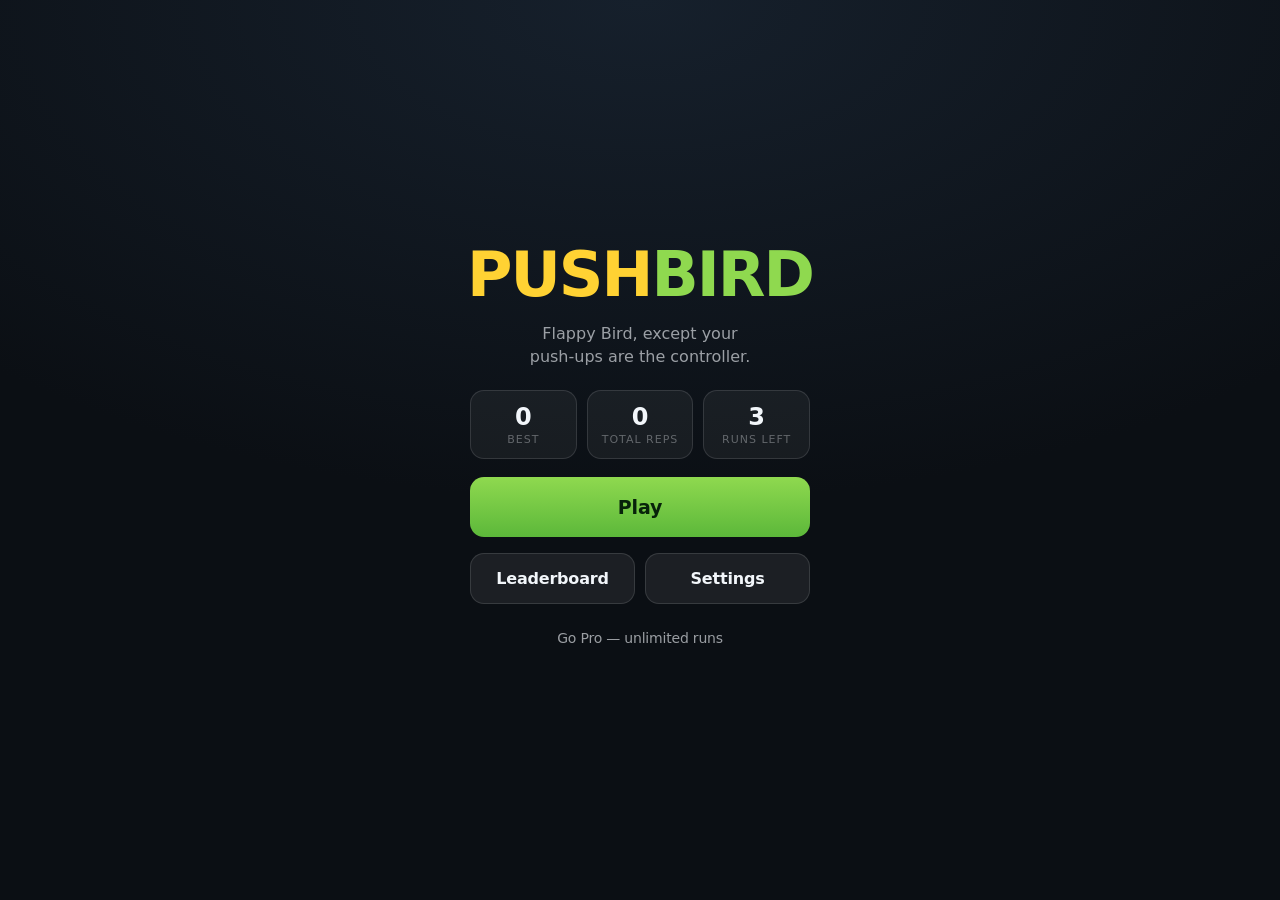
==== commit dd8bb2ed: "Build PushBird: Flappy Bird controlled by push-ups Implements the app from the referenced post: Flap" ====
--- a/index.html
+++ b/index.html
@@ -4,1565 +4,195 @@
 <meta charset="UTF-8">
 <meta name="viewport" content="width=device-width, initial-scale=1.0, user-scalable=no, viewport-fit=cover">
 <meta name="apple-mobile-web-app-capable" content="yes">
+<meta name="mobile-web-app-capable" content="yes">
 <meta name="apple-mobile-web-app-status-bar-style" content="black-translucent">
-<meta name="theme-color" content="#000000">
+<meta name="theme-color" content="#0b0f14">
+<meta name="description" content="Flappy Bird you play with push-ups. Your body is the controller.">
 <link rel="manifest" href="manifest.json">
-<link rel="icon" href="data:image/svg+xml,%3Csvg xmlns='http://www.w3.org/2000/svg' viewBox='0 0 100 100'%3E%3Crect fill='%23000' width='100' height='100' rx='22'/%3E%3Ccircle cx='50' cy='54' r='30' fill='none' stroke='%2330d158' stroke-width='8'/%3E%3Cpath d='M50 38v18h13' fill='none' stroke='%2330d158' stroke-width='8' stroke-linecap='round' stroke-linejoin='round'/%3E%3Crect x='40' y='10' width='20' height='9' rx='4' fill='%2330d158'/%3E%3C/svg%3E">
-<link rel="apple-touch-icon" href="data:image/svg+xml,%3Csvg xmlns='http://www.w3.org/2000/svg' viewBox='0 0 100 100'%3E%3Crect fill='%23000' width='100' height='100'/%3E%3Ccircle cx='50' cy='54' r='30' fill='none' stroke='%2330d158' stroke-width='8'/%3E%3Cpath d='M50 38v18h13' fill='none' stroke='%2330d158' stroke-width='8' stroke-linecap='round' stroke-linejoin='round'/%3E%3Crect x='40' y='10' width='20' height='9' rx='4' fill='%2330d158'/%3E%3C/svg%3E">
-<title>HIIT Timer</title>
-<style>
-*, *::before, *::after { box-sizing: border-box; margin: 0; padding: 0; }
-
-:root {
-  --bg: #000000;
-  --bg-elevated: #1c1c1e;
-  --bg-grouped: #2c2c2e;
-  --separator: rgba(84, 84, 88, 0.65);
-  --text: #ffffff;
-  --text-secondary: rgba(235, 235, 245, 0.6);
-  --text-tertiary: rgba(235, 235, 245, 0.3);
-  --tint: #0a84ff;
-  --green: #30d158;
-  --red: #ff453a;
-  --orange: #ff9f0a;
-  --yellow: #ffd60a;
-  --purple: #bf5af2;
-  --blue: #64d2ff;
-  --radius: 12px;
-  --safe-top: env(safe-area-inset-top, 0px);
-  --safe-bottom: env(safe-area-inset-bottom, 0px);
-}
-
-html { height: 100%; height: 100dvh; }
-body {
-  height: 100%;
-  font-family: -apple-system, 'SF Pro Display', 'SF Pro Text', system-ui, sans-serif;
-  background: var(--bg);
-  color: var(--text);
-  overflow: hidden;
-  -webkit-tap-highlight-color: transparent;
-  user-select: none;
-  -webkit-font-smoothing: antialiased;
-}
-
-.screen { display: none; height: 100%; flex-direction: column; overflow: hidden; }
-.screen.active { display: flex; }
-
-/* ── Typography ── */
-.title-large { font-size: 34px; font-weight: 700; letter-spacing: 0.37px; line-height: 1.1; }
-.title { font-size: 22px; font-weight: 700; letter-spacing: 0.35px; }
-.headline { font-size: 17px; font-weight: 600; letter-spacing: -0.41px; }
-.body { font-size: 17px; font-weight: 400; letter-spacing: -0.41px; }
-.caption { font-size: 13px; font-weight: 400; letter-spacing: -0.08px; color: var(--text-secondary); }
-.section-header {
-  font-size: 13px;
-  font-weight: 400;
-  letter-spacing: -0.08px;
-  color: var(--text-secondary);
-  text-transform: uppercase;
-  padding: 0 16px 8px;
-  margin-top: 4px;
-}
-
-/* ── Library Screen ── */
-#library {
-  padding: 0 16px;
-  padding-top: calc(var(--safe-top) + 16px);
-}
-
-.library-header { padding: 8px 0 20px; }
-
-.workout-list {
-  flex: 1;
-  overflow-y: auto;
-  -webkit-overflow-scrolling: touch;
-  display: flex;
-  flex-direction: column;
-  gap: 12px;
-  min-height: 0;
-}
-
-.workout-card {
-  background: var(--bg-elevated);
-  border-radius: var(--radius);
-  padding: 14px 16px;
-  display: flex;
-  align-items: center;
-  gap: 14px;
-  transition: transform 0.1s ease, opacity 0.1s ease;
-}
-.workout-card:active { transform: scale(0.98); opacity: 0.7; }
-
-.workout-card .info { flex: 1; min-width: 0; cursor: pointer; }
-.workout-card .name {
-  font-size: 17px; font-weight: 600; letter-spacing: -0.41px;
-  overflow: hidden; text-overflow: ellipsis; white-space: nowrap;
-}
-.workout-card .meta { font-size: 13px; color: var(--text-secondary); margin-top: 3px; }
-
-.btn-delete-card {
-  width: 32px; height: 32px;
-  border: none; border-radius: 50%;
-  background: rgba(255, 69, 58, 0.12);
-  color: var(--red);
-  font-size: 15px;
-  cursor: pointer;
-  display: flex; align-items: center; justify-content: center;
-  flex-shrink: 0;
-  transition: background 0.15s, transform 0.1s;
-}
-.btn-delete-card:active { transform: scale(0.85); }
-.btn-delete-card.armed { background: var(--red); color: #fff; }
-
-.btn-play {
-  width: 44px; height: 44px;
-  border: none; border-radius: 50%;
-  background: var(--green);
-  color: #000;
-  font-size: 18px;
-  cursor: pointer;
-  display: flex; align-items: center; justify-content: center;
-  flex-shrink: 0;
-  padding-left: 2px;
-  transition: transform 0.1s ease, opacity 0.1s ease;
-}
-.btn-play:active { transform: scale(0.9); opacity: 0.8; }
-
-.btn-filled {
-  width: 100%;
-  padding: 16px;
-  border: none;
-  border-radius: var(--radius);
-  font-size: 17px;
-  font-weight: 600;
-  letter-spacing: -0.41px;
-  cursor: pointer;
-  display: flex;
-  align-items: center;
-  justify-content: center;
-  gap: 8px;
-  transition: transform 0.1s ease, opacity 0.1s ease;
-  min-height: 50px;
-}
-.btn-filled:active { transform: scale(0.98); opacity: 0.8; }
-.btn-filled.accent { background: var(--tint); color: #fff; }
-.btn-filled.green { background: var(--green); color: #000; }
-.btn-filled.gray { background: var(--bg-grouped); color: var(--text); }
-.btn-filled.red { background: rgba(255, 69, 58, 0.15); color: var(--red); }
-
-.btn-text {
-  background: none;
-  border: none;
-  color: var(--tint);
-  font-size: 17px;
-  font-weight: 400;
-  letter-spacing: -0.41px;
-  cursor: pointer;
-  padding: 8px 0;
-}
-.btn-text:active { opacity: 0.5; }
-
-.library-bottom {
-  padding: 16px 0;
-  padding-bottom: calc(var(--safe-bottom) + 24px);
-  flex-shrink: 0;
-  background: var(--bg);
-  box-shadow: 0 -0.5px 0 0 var(--separator);
-}
-
-.empty-state {
-  flex: 1;
-  display: flex; flex-direction: column;
-  align-items: center; justify-content: center;
-  gap: 6px;
-  min-height: 0;
-}
-.empty-state .empty-icon { font-size: 56px; opacity: 0.25; margin-bottom: 8px; }
-.empty-state .empty-title { font-size: 20px; font-weight: 600; color: var(--text-secondary); }
-.empty-state .empty-sub { font-size: 15px; color: var(--text-tertiary); }
-
-/* ── Back Button ── */
-.nav-back {
-  display: flex;
-  align-items: center;
-  gap: 4px;
-  background: none;
-  border: none;
-  color: var(--tint);
-  font-size: 17px;
-  font-weight: 400;
-  letter-spacing: -0.41px;
-  cursor: pointer;
-  padding: 4px 0;
-  margin-left: -4px;
-}
-.nav-back:active { opacity: 0.5; }
-.nav-back .chevron { font-size: 22px; font-weight: 300; }
-
-/* ── Editor Screen ── */
-#editor {
-  padding: 0 16px;
-  padding-top: calc(var(--safe-top) + 16px);
-}
-
-.editor-header { margin-bottom: 16px; }
-.editor-header .title-row {
-  display: flex;
-  align-items: baseline;
-  justify-content: space-between;
-  margin-top: 8px;
-}
-.editor-header .title-row .title { flex: 1; }
-.saved-count {
-  font-size: 15px;
-  font-weight: 400;
-  color: var(--tint);
-  cursor: pointer;
-  letter-spacing: -0.24px;
-  white-space: nowrap;
-  padding: 4px 0;
-}
-.saved-count:active { opacity: 0.5; }
-
-.editor-form {
-  flex: 1;
-  overflow-y: auto;
-  -webkit-overflow-scrolling: touch;
-  min-height: 0;
-  padding-bottom: 8px;
-}
-
-.form-group {
-  background: var(--bg-elevated);
-  border-radius: var(--radius);
-  margin-bottom: 20px;
-}
-.form-group .form-row:first-child { border-radius: var(--radius) var(--radius) 0 0; }
-.form-group .form-row:last-child { border-radius: 0 0 var(--radius) var(--radius); }
-.form-group .form-row:only-child { border-radius: var(--radius); }
-
-.form-row {
-  display: flex;
-  align-items: center;
-  padding: 11px 16px;
-  min-height: 44px;
-}
-.form-row + .form-row { border-top: 0.5px solid var(--separator); }
-.form-row .form-label {
-  flex: 1;
-  font-size: 17px;
-  letter-spacing: -0.41px;
-  min-width: 0;
-}
-.form-row.stacked {
-  flex-direction: column;
-  align-items: stretch;
-  gap: 10px;
-}
-.form-row.stacked .form-label { flex: none; }
-.form-row.stacked .time-stepper { align-self: flex-end; }
-
-.name-input {
-  flex: 1;
-  background: none;
-  border: none;
-  color: var(--text);
-  font-family: inherit;
-  font-size: 17px;
-  letter-spacing: -0.41px;
-  text-align: right;
-  min-width: 0;
-  outline: none;
-  user-select: text;
-  -webkit-user-select: text;
-}
-.name-input::placeholder { color: var(--text-tertiary); }
-
-.stepper {
-  display: flex;
-  align-items: center;
-  background: var(--bg-grouped);
-  border-radius: 8px;
-  overflow: hidden;
-  border: 0.5px solid var(--separator);
-}
-.stepper button {
-  width: 44px;
-  height: 36px;
-  border: none;
-  background: transparent;
-  color: var(--tint);
-  font-size: 20px;
-  font-weight: 500;
-  cursor: pointer;
-  display: flex;
-  align-items: center;
-  justify-content: center;
-  transition: background 0.1s;
-  flex-shrink: 0;
-}
-.stepper button:active { background: rgba(255,255,255,0.08); }
-.stepper .divider { width: 0.5px; height: 18px; background: var(--separator); flex-shrink: 0; }
-.stepper .num {
-  width: 34px;
-  min-width: 34px;
-  text-align: center;
-  font-family: inherit;
-  font-size: 17px;
-  font-weight: 500;
-  font-variant-numeric: tabular-nums;
-  background: none;
-  border: none;
-  color: var(--text);
-  outline: none;
-  padding: 8px 0;
-  user-select: text;
-  -webkit-user-select: text;
-}
-.stepper .num:focus { color: var(--tint); }
-.stepper .num::-webkit-outer-spin-button,
-.stepper .num::-webkit-inner-spin-button { -webkit-appearance: none; margin: 0; }
-
-.time-stepper {
-  display: flex;
-  align-items: center;
-  gap: 6px;
-}
-.time-stepper .stepper button { width: 36px; }
-.time-stepper .stepper .num { width: 30px; min-width: 30px; }
-.time-stepper .time-unit { font-size: 13px; color: var(--text-secondary); min-width: 20px; text-align: center; }
-
-/* ── Toggle ── */
-.toggle {
-  width: 51px; height: 31px;
-  border-radius: 16px;
-  background: var(--bg-grouped);
-  border: none;
-  position: relative;
-  cursor: pointer;
-  flex-shrink: 0;
-  transition: background 0.2s ease;
-}
-.toggle::after {
-  content: '';
-  position: absolute;
-  top: 2px; left: 2px;
-  width: 27px; height: 27px;
-  border-radius: 50%;
-  background: #fff;
-  transition: transform 0.2s cubic-bezier(0.2, 0, 0.2, 1);
-  box-shadow: 0 2px 4px rgba(0,0,0,0.3);
-}
-.toggle.on { background: var(--green); }
-.toggle.on::after { transform: translateX(20px); }
-
-.editor-bottom {
-  padding: 12px 0;
-  padding-bottom: calc(var(--safe-bottom) + 20px);
-  flex-shrink: 0;
-  display: flex;
-  flex-direction: column;
-  gap: 10px;
-  background: var(--bg);
-  box-shadow: 0 -0.5px 0 0 var(--separator);
-}
-
-.total-line {
-  text-align: center;
-  font-size: 13px;
-  color: var(--text-secondary);
-  padding-bottom: 2px;
-  font-variant-numeric: tabular-nums;
-}
-
-/* ── Timer Screen ── */
-#timer {
-  align-items: center;
-  justify-content: space-between;
-  padding: 20px;
-  padding-top: calc(var(--safe-top) + 20px);
-  padding-bottom: calc(var(--safe-bottom) + 20px);
-  transition: background-color 0.4s ease;
-  position: relative;
-}
-
-.timer-top {
-  width: 100%;
-  display: flex;
-  flex-direction: column;
-  align-items: center;
-  gap: 10px;
-  flex-shrink: 0;
-}
-
-.round-dots {
-  display: flex;
-  gap: 6px;
-  flex-wrap: wrap;
-  justify-content: center;
-  max-width: 100%;
-}
-.round-dots .dot {
-  width: 8px; height: 8px;
-  border-radius: 50%;
-  background: rgba(255,255,255,0.22);
-  transition: background 0.2s ease, transform 0.2s ease;
-}
-.round-dots .dot.done { background: rgba(255,255,255,0.55); }
-.round-dots .dot.current { background: #fff; transform: scale(1.5); }
-
-.timer-total {
-  font-size: 15px;
-  font-weight: 500;
-  color: var(--text-secondary);
-  font-variant-numeric: tabular-nums;
-  letter-spacing: -0.24px;
-}
-
-/* Ring + big readout */
-.ring-wrap {
-  position: relative;
-  width: min(86vw, 52vh, 420px);
-  aspect-ratio: 1;
-  max-width: 100%;
-  flex-shrink: 1;
-  cursor: pointer;
-}
-.ring-wrap svg { width: 100%; height: 100%; transform: rotate(-90deg); display: block; }
-.ring-bg {
-  fill: none;
-  stroke: rgba(255,255,255,0.12);
-  stroke-width: 4;
-}
-.ring-fg {
-  fill: none;
-  stroke: #fff;
-  stroke-width: 4;
-  stroke-linecap: round;
-  stroke-dasharray: 289.03;
-  stroke-dashoffset: 0;
-}
-
-.timer-center {
-  position: absolute;
-  inset: 0;
-  display: flex;
-  flex-direction: column;
-  align-items: center;
-  justify-content: center;
-  gap: 2px;
-  padding: 12%;
-}
-
-.timer-phase {
-  font-size: clamp(13px, 4.2vw, 22px);
-  font-weight: 700;
-  text-transform: uppercase;
-  letter-spacing: 3px;
-  opacity: 0.95;
-  white-space: nowrap;
-}
-
-.timer-display {
-  font-size: min(24vw, 15vh, 150px);
-  font-weight: 200;
-  font-variant-numeric: tabular-nums;
-  line-height: 1;
-  letter-spacing: -2px;
-}
-
-.timer-info {
-  font-size: clamp(13px, 3.8vw, 19px);
-  font-weight: 500;
-  opacity: 0.7;
-  text-align: center;
-  letter-spacing: -0.41px;
-  white-space: nowrap;
-}
-
-.timer-bottom {
-  width: 100%;
-  display: flex;
-  flex-direction: column;
-  align-items: center;
-  gap: 12px;
-  flex-shrink: 0;
-}
-
-.timer-controls {
-  display: flex;
-  gap: 14px;
-  align-items: center;
-  width: 100%;
-  max-width: 340px;
-}
-
-.btn-timer {
-  flex: 1;
-  padding: 16px;
-  border: none;
-  border-radius: 50px;
-  font-size: 17px;
-  font-weight: 600;
-  letter-spacing: -0.41px;
-  cursor: pointer;
-  transition: transform 0.1s ease, opacity 0.1s ease;
-  min-height: 54px;
-}
-.btn-timer:active { transform: scale(0.96); opacity: 0.8; }
-.btn-timer.primary { background: #fff; color: #000; }
-.btn-timer.secondary { background: rgba(255,255,255,0.16); color: #fff; }
-
-.btn-skip {
-  width: 54px; height: 54px;
-  flex-shrink: 0;
-  border: none;
-  border-radius: 50%;
-  background: rgba(255,255,255,0.16);
-  color: #fff;
-  font-size: 17px;
-  cursor: pointer;
-  display: flex; align-items: center; justify-content: center;
-  transition: transform 0.1s ease, opacity 0.1s ease;
-}
-.btn-skip:active { transform: scale(0.9); opacity: 0.7; }
-.btn-skip:disabled { opacity: 0.25; }
-
-.btn-stop {
-  background: none;
-  border: none;
-  color: rgba(255,255,255,0.65);
-  font-size: 15px;
-  font-weight: 500;
-  letter-spacing: -0.24px;
-  cursor: pointer;
-  padding: 6px 16px;
-}
-.btn-stop:active { opacity: 0.5; }
-
-.paused-badge {
-  position: absolute;
-  top: calc(var(--safe-top) + 20px);
-  left: 50%;
-  transform: translateX(-50%);
-  background: rgba(255,255,255,0.16);
-  color: #fff;
-  font-size: 13px;
-  font-weight: 700;
-  letter-spacing: 2px;
-  text-transform: uppercase;
-  padding: 5px 14px;
-  border-radius: 50px;
-  display: none;
-}
-#timer.is-paused .paused-badge { display: block; }
-#timer.is-paused .ring-wrap { opacity: 0.55; }
-
-/* ── Countdown Overlay ── */
-.countdown-overlay {
-  position: fixed;
-  inset: 0;
-  background: #000;
-  display: none;
-  flex-direction: column;
-  align-items: center;
-  justify-content: center;
-  z-index: 100;
-}
-.countdown-overlay.active { display: flex; }
-
-.countdown-number {
-  font-size: min(45vw, 180px);
-  font-weight: 200;
-  color: var(--yellow);
-  animation: countPulse 0.6s cubic-bezier(0.2, 0, 0.2, 1);
-  letter-spacing: -4px;
-  font-variant-numeric: tabular-nums;
-}
-.countdown-label {
-  font-size: 17px;
-  font-weight: 600;
-  color: var(--text-secondary);
-  margin-top: 12px;
-  letter-spacing: -0.41px;
-}
-.countdown-cancel {
-  position: absolute;
-  bottom: calc(var(--safe-bottom) + 40px);
-  background: none;
-  border: none;
-  color: var(--text-secondary);
-  font-size: 15px;
-  cursor: pointer;
-  padding: 10px 20px;
-}
-
-@keyframes countPulse {
-  0% { transform: scale(1.4); opacity: 0; }
-  40% { transform: scale(1); opacity: 1; }
-  100% { transform: scale(1); opacity: 1; }
-}
-
-/* ── Timer Phase Colors ── */
-.phase-work { background: #0a2e14; }
-.phase-rest { background: #2e0a0a; }
-.phase-setrest { background: #0a1a2e; }
-.phase-warmup { background: #2e2000; }
-.phase-cooldown { background: #002e2a; }
-.phase-complete { background: #1a0a2e; }
-</style>
+<link rel="stylesheet" href="app.css">
+<link rel="icon" href="data:image/svg+xml,%3Csvg xmlns='http://www.w3.org/2000/svg' viewBox='0 0 100 100'%3E%3Crect fill='%230b0f14' width='100' height='100' rx='22'/%3E%3Crect x='16' y='8' width='17' height='30' fill='%235cb83a'/%3E%3Crect x='16' y='62' width='17' height='30' fill='%235cb83a'/%3E%3Crect x='67' y='8' width='17' height='44' fill='%235cb83a'/%3E%3Crect x='67' y='76' width='17' height='16' fill='%235cb83a'/%3E%3Cellipse cx='50' cy='52' rx='16' ry='14' fill='%23ffd233'/%3E%3Ccircle cx='56' cy='47' r='5' fill='%23fff'/%3E%3Ccircle cx='57' cy='47' r='2.5' fill='%23222'/%3E%3Cpath d='M64 52l9 2-9 3z' fill='%23ff7a1a'/%3E%3C/svg%3E">
+<title>PushBird</title>
 </head>
 <body>
 
-<!-- EDITOR (Home) -->
-<div id="editor" class="screen active">
-  <div class="editor-header">
-    <button class="nav-back" id="editorBack" onclick="showLibrary()" style="display:none"><span class="chevron">&#8249;</span> Saved</button>
-    <div class="title-row">
-      <div class="title" id="editorTitle">New Workout</div>
-      <span class="saved-count" id="savedCount" onclick="showLibrary()"></span>
+<canvas id="stage"></canvas>
+<video id="cam" playsinline muted autoplay></video>
+
+<!-- HUD (during play) -->
+<div id="hud" class="hud" hidden>
+  <div class="hud-row">
+    <div class="hud-stat"><span class="hud-num" id="hudScore">0</span><span class="hud-lbl">pipes</span></div>
+    <div class="hud-stat"><span class="hud-num" id="hudReps">0</span><span class="hud-lbl">reps</span></div>
+    <div class="hud-spacer"></div>
+    <div class="rec" id="recDot" hidden><i></i>REC</div>
+    <button class="icon-btn" id="btnQuit" aria-label="Quit run">&#10005;</button>
+  </div>
+  <div class="track-warn" id="trackWarn" hidden>Can't see you &mdash; back into frame</div>
+  <div class="ready-prompt" id="readyPrompt" hidden>
+    <div class="ready-title">Get into position</div>
+    <div class="ready-sub" id="readySub">Move to start</div>
+  </div>
+</div>
+
+<!-- HOME -->
+<section id="home" class="panel active">
+  <div class="panel-body center">
+    <div class="logo">
+      <span class="logo-push">PUSH</span><span class="logo-bird">BIRD</span>
+    </div>
+    <p class="tagline">Flappy Bird, except your push-ups are the controller.</p>
+
+    <div class="stat-row">
+      <div class="stat"><b id="homeBest">0</b><span>best</span></div>
+      <div class="stat"><b id="homeReps">0</b><span>total reps</span></div>
+      <div class="stat"><b id="homeRuns">3</b><span>runs left</span></div>
+    </div>
+
+    <button class="btn primary big" id="btnPlay">Play</button>
+    <div class="btn-row">
+      <button class="btn ghost" id="btnLeaderboard">Leaderboard</button>
+      <button class="btn ghost" id="btnSettings">Settings</button>
+    </div>
+    <button class="btn link" id="btnGoPro">Go Pro &mdash; unlimited runs</button>
+  </div>
+</section>
+
+<!-- CALIBRATION -->
+<section id="calibrate" class="panel">
+  <div class="panel-body">
+    <h2 class="panel-title">Calibrate</h2>
+    <p class="panel-sub" id="calStep">Prop your phone in front of you, facing your head.</p>
+
+    <div class="cal-visual">
+      <div class="cal-bar"><div class="cal-fill" id="calFill"></div></div>
+      <div class="cal-marker" id="calMarker"></div>
+    </div>
+
+    <ol class="cal-steps">
+      <li id="calStep1"><b>1</b> Arms straight &mdash; top of the push-up</li>
+      <li id="calStep2"><b>2</b> Chest down &mdash; bottom of the push-up</li>
+    </ol>
+
+    <div class="cal-status" id="calStatus">Looking for you&hellip;</div>
+  </div>
+  <div class="panel-foot">
+    <button class="btn primary" id="btnCalCapture">Hold still &mdash; capture top</button>
+    <button class="btn link" id="btnCalSkip">Skip &mdash; play with taps instead</button>
+  </div>
+</section>
+
+<!-- GAME OVER -->
+<section id="over" class="panel">
+  <div class="panel-body center">
+    <div class="over-badge" id="overBadge" hidden>New best!</div>
+    <h2 class="panel-title" id="overTitle">Run over</h2>
+    <div class="score-hero">
+      <div><b id="overScore">0</b><span>pipes</span></div>
+      <div><b id="overRepsVal">0</b><span>push-ups</span></div>
+    </div>
+    <p class="panel-sub" id="overBest"></p>
+
+    <button class="btn primary big" id="btnAgain">Go again</button>
+    <button class="btn accent" id="btnShare" hidden>Save clip</button>
+    <div class="share-note" id="shareNote" hidden></div>
+    <div class="btn-row">
+      <button class="btn ghost" id="btnOverBoard">Leaderboard</button>
+      <button class="btn ghost" id="btnOverHome">Home</button>
     </div>
   </div>
-  <div class="editor-form">
-    <div class="section-header">Name</div>
-    <div class="form-group">
-      <div class="form-row">
-        <div class="form-label">Title</div>
-        <input class="name-input" id="wName" type="text" maxlength="40" placeholder="Optional" autocomplete="off">
+</section>
+
+<!-- LEADERBOARD -->
+<section id="board" class="panel">
+  <div class="panel-body">
+    <h2 class="panel-title">Leaderboard</h2>
+    <div class="name-row">
+      <input id="nameInput" maxlength="16" placeholder="Your name" autocomplete="off" spellcheck="false">
+    </div>
+    <ol class="board-list" id="boardList"></ol>
+    <p class="disclaimer" id="boardSource"></p>
+  </div>
+  <div class="panel-foot">
+    <button class="btn ghost" id="btnBoardBack">Back</button>
+  </div>
+</section>
+
+<!-- PAYWALL -->
+<section id="paywall" class="panel">
+  <div class="panel-body">
+    <h2 class="panel-title">PushBird Pro</h2>
+    <p class="panel-sub">Unlimited runs, every difficulty, no daily cap.</p>
+
+    <div class="plans" id="plans"></div>
+
+    <div class="referral">
+      <label for="refInput">Have a referral code?</label>
+      <div class="ref-row">
+        <input id="refInput" maxlength="7" placeholder="ABC123" autocomplete="off" spellcheck="false">
+        <button class="btn small" id="btnRedeem">Redeem</button>
+      </div>
+      <div class="ref-msg" id="refMsg"></div>
+      <div class="ref-mine">
+        Your code: <b id="myCode">------</b>
+        <button class="btn small ghost" id="btnCopyCode">Copy</button>
+      </div>
+      <p class="ref-hint">Share it in the comments &mdash; anyone who redeems it gets a free month.</p>
+    </div>
+
+    <p class="disclaimer" id="payDisclaimer"></p>
+  </div>
+  <div class="panel-foot">
+    <button class="btn ghost" id="btnPayBack">Back</button>
+  </div>
+</section>
+
+<!-- SETTINGS -->
+<section id="settings" class="panel">
+  <div class="panel-body">
+    <h2 class="panel-title">Settings</h2>
+
+    <div class="field">
+      <label>Control</label>
+      <div class="seg" id="segControl">
+        <button data-v="auto">Auto</button>
+        <button data-v="camera">Push-ups</button>
+        <button data-v="tap">Tap</button>
       </div>
     </div>
 
-    <div class="section-header">Intervals</div>
-    <div class="form-group">
-      <div class="form-row">
-        <div class="form-label">Work</div>
-        <div class="time-stepper">
-          <div class="stepper">
-            <button data-step="wWorkMin,-1">&#8722;</button>
-            <div class="divider"></div>
-            <input class="num" id="wWorkMin" type="tel" inputmode="numeric" value="0">
-            <div class="divider"></div>
-            <button data-step="wWorkMin,1">+</button>
-          </div>
-          <span class="time-unit">min</span>
-          <div class="stepper">
-            <button data-step="wWorkSec,-5">&#8722;</button>
-            <div class="divider"></div>
-            <input class="num" id="wWorkSec" type="tel" inputmode="numeric" value="30">
-            <div class="divider"></div>
-            <button data-step="wWorkSec,5">+</button>
-          </div>
-          <span class="time-unit">sec</span>
-        </div>
-      </div>
-      <div class="form-row">
-        <div class="form-label">Rest</div>
-        <div class="time-stepper">
-          <div class="stepper">
-            <button data-step="wRestMin,-1">&#8722;</button>
-            <div class="divider"></div>
-            <input class="num" id="wRestMin" type="tel" inputmode="numeric" value="0">
-            <div class="divider"></div>
-            <button data-step="wRestMin,1">+</button>
-          </div>
-          <span class="time-unit">min</span>
-          <div class="stepper">
-            <button data-step="wRestSec,-5">&#8722;</button>
-            <div class="divider"></div>
-            <input class="num" id="wRestSec" type="tel" inputmode="numeric" value="15">
-            <div class="divider"></div>
-            <button data-step="wRestSec,5">+</button>
-          </div>
-          <span class="time-unit">sec</span>
-        </div>
+    <div class="field">
+      <label>Difficulty</label>
+      <div class="seg" id="segDifficulty">
+        <button data-v="easy">Easy</button>
+        <button data-v="normal">Normal</button>
+        <button data-v="hard">Hard</button>
       </div>
     </div>
 
-    <div class="section-header">Structure</div>
-    <div class="form-group">
-      <div class="form-row">
-        <div class="form-label">Rounds</div>
-        <div class="stepper">
-          <button data-step="wRounds,-1">&#8722;</button>
-          <div class="divider"></div>
-          <input class="num" id="wRounds" type="tel" inputmode="numeric" value="8">
-          <div class="divider"></div>
-          <button data-step="wRounds,1">+</button>
-        </div>
-      </div>
-      <div class="form-row">
-        <div class="form-label">Sets</div>
-        <div class="stepper">
-          <button data-step="wSets,-1">&#8722;</button>
-          <div class="divider"></div>
-          <input class="num" id="wSets" type="tel" inputmode="numeric" value="1">
-          <div class="divider"></div>
-          <button data-step="wSets,1">+</button>
-        </div>
-      </div>
-      <div class="form-row stacked">
-        <div class="form-label">Rest Between Sets</div>
-        <div class="time-stepper">
-          <div class="stepper">
-            <button data-step="wSetRestMin,-1">&#8722;</button>
-            <div class="divider"></div>
-            <input class="num" id="wSetRestMin" type="tel" inputmode="numeric" value="1">
-            <div class="divider"></div>
-            <button data-step="wSetRestMin,1">+</button>
-          </div>
-          <span class="time-unit">min</span>
-          <div class="stepper">
-            <button data-step="wSetRestSec,-5">&#8722;</button>
-            <div class="divider"></div>
-            <input class="num" id="wSetRestSec" type="tel" inputmode="numeric" value="0">
-            <div class="divider"></div>
-            <button data-step="wSetRestSec,5">+</button>
-          </div>
-          <span class="time-unit">sec</span>
-        </div>
-      </div>
+    <div class="field row">
+      <label for="tgMirror">Mirror camera</label>
+      <button class="toggle" id="tgMirror"></button>
+    </div>
+    <div class="field row">
+      <label for="tgSound">Sound</label>
+      <button class="toggle" id="tgSound"></button>
     </div>
 
-    <div class="section-header">Warm-up &amp; Cool-down</div>
-    <div class="form-group">
-      <div class="form-row stacked">
-        <div class="form-label">Warm-up</div>
-        <div class="time-stepper">
-          <div class="stepper">
-            <button data-step="wWarmMin,-1">&#8722;</button>
-            <div class="divider"></div>
-            <input class="num" id="wWarmMin" type="tel" inputmode="numeric" value="0">
-            <div class="divider"></div>
-            <button data-step="wWarmMin,1">+</button>
-          </div>
-          <span class="time-unit">min</span>
-          <div class="stepper">
-            <button data-step="wWarmSec,-5">&#8722;</button>
-            <div class="divider"></div>
-            <input class="num" id="wWarmSec" type="tel" inputmode="numeric" value="0">
-            <div class="divider"></div>
-            <button data-step="wWarmSec,5">+</button>
-          </div>
-          <span class="time-unit">sec</span>
-        </div>
-      </div>
-      <div class="form-row stacked">
-        <div class="form-label">Cool-down</div>
-        <div class="time-stepper">
-          <div class="stepper">
-            <button data-step="wCoolMin,-1">&#8722;</button>
-            <div class="divider"></div>
-            <input class="num" id="wCoolMin" type="tel" inputmode="numeric" value="0">
-            <div class="divider"></div>
-            <button data-step="wCoolMin,1">+</button>
-          </div>
-          <span class="time-unit">min</span>
-          <div class="stepper">
-            <button data-step="wCoolSec,-5">&#8722;</button>
-            <div class="divider"></div>
-            <input class="num" id="wCoolSec" type="tel" inputmode="numeric" value="0">
-            <div class="divider"></div>
-            <button data-step="wCoolSec,5">+</button>
-          </div>
-          <span class="time-unit">sec</span>
-        </div>
-      </div>
+    <div class="field">
+      <button class="btn ghost" id="btnRecal">Recalibrate</button>
     </div>
+    <div class="field">
+      <button class="btn ghost danger" id="btnResetAll">Reset all data</button>
+    </div>
+    <p class="disclaimer" id="entStatus"></p>
+  </div>
+  <div class="panel-foot">
+    <button class="btn ghost" id="btnSettingsBack">Back</button>
+  </div>
+</section>
 
-    <div class="section-header">Preparation</div>
-    <div class="form-group">
-      <div class="form-row">
-        <div class="form-label">Countdown</div>
-        <div class="stepper">
-          <button data-step="wCountdown,-1">&#8722;</button>
-          <div class="divider"></div>
-          <input class="num" id="wCountdown" type="tel" inputmode="numeric" value="5">
-          <div class="divider"></div>
-          <button data-step="wCountdown,1">+</button>
-        </div>
-      </div>
-    </div>
+<div id="toast" class="toast" hidden></div>
 
-    <div class="section-header">Cues</div>
-    <div class="form-group">
-      <div class="form-row">
-        <div class="form-label">Beeps</div>
-        <button class="toggle" id="tgSound" onclick="toggleSetting('sound', this)"></button>
-      </div>
-      <div class="form-row">
-        <div class="form-label">Spoken cues</div>
-        <button class="toggle" id="tgVoice" onclick="toggleSetting('voice', this)"></button>
-      </div>
-      <div class="form-row">
-        <div class="form-label">Vibration</div>
-        <button class="toggle" id="tgVibe" onclick="toggleSetting('vibe', this)"></button>
-      </div>
-    </div>
-  </div>
-  <div class="editor-bottom">
-    <div class="total-line" id="editorTotal"></div>
-    <button class="btn-filled green" onclick="saveAndStart()">&#9654;&#xFE0E; Start Workout</button>
-    <div style="display:flex; gap:10px">
-      <button class="btn-filled gray" id="btnSave" style="flex:1" onclick="saveWorkout()">Save</button>
-      <button class="btn-filled red" id="btnDelete" style="flex:1; display:none" onclick="deleteFromEditor()">Delete</button>
-    </div>
-  </div>
-</div>
-
-<!-- LIBRARY -->
-<div id="library" class="screen">
-  <div class="library-header">
-    <button class="nav-back" onclick="showEditor()"><span class="chevron">&#8249;</span> Back</button>
-    <div class="title-large" style="margin-top:8px">Saved Workouts</div>
-  </div>
-  <div id="workoutList" class="workout-list"></div>
-  <div class="library-bottom">
-    <button class="btn-filled accent" onclick="showEditor()">New Workout</button>
-  </div>
-</div>
-
-<!-- TIMER -->
-<div id="timer" class="screen">
-  <div class="paused-badge">Paused</div>
-
-  <div class="timer-top">
-    <div class="timer-total" id="timerTotal"></div>
-    <div class="round-dots" id="roundDots"></div>
-  </div>
-
-  <div class="ring-wrap" id="ringWrap" onclick="togglePause()">
-    <svg viewBox="0 0 100 100" aria-hidden="true">
-      <circle class="ring-bg" cx="50" cy="50" r="46"></circle>
-      <circle class="ring-fg" id="ringFg" cx="50" cy="50" r="46"></circle>
-    </svg>
-    <div class="timer-center">
-      <div class="timer-phase" id="timerPhase">GET READY</div>
-      <div class="timer-display" id="timerDisplay">0:00</div>
-      <div class="timer-info" id="timerInfo"></div>
-    </div>
-  </div>
-
-  <div class="timer-bottom">
-    <div class="timer-controls">
-      <button class="btn-skip" id="btnPrev" onclick="skipPhase(-1)" title="Previous">&#9664;&#9664;</button>
-      <button class="btn-timer primary" id="btnPlayPause" onclick="togglePause()">Pause</button>
-      <button class="btn-skip" id="btnNext" onclick="skipPhase(1)" title="Next">&#9654;&#9654;</button>
-    </div>
-    <button class="btn-stop" onclick="stopTimer()">End workout</button>
-  </div>
-</div>
-
-<!-- COUNTDOWN OVERLAY -->
-<div class="countdown-overlay" id="countdownOverlay">
-  <div class="countdown-number" id="countdownNumber">5</div>
-  <div class="countdown-label">Get Ready</div>
-  <button class="countdown-cancel" onclick="cancelCountdown()">Cancel</button>
-</div>
-
-<script>
-'use strict';
-
-// ── Storage ──
-const STORAGE_KEY = 'hiit_workouts';
-const SETTINGS_KEY = 'hiit_settings';
-
-function loadWorkouts() {
-  try {
-    const list = JSON.parse(localStorage.getItem(STORAGE_KEY));
-    return Array.isArray(list) ? list.map(normalizeWorkout) : [];
-  } catch { return []; }
-}
-function saveWorkouts(list) {
-  try { localStorage.setItem(STORAGE_KEY, JSON.stringify(list)); } catch {}
-}
-
-// Workouts saved by earlier versions have no warm-up/cool-down/name fields.
-function normalizeWorkout(w) {
-  return {
-    id: w.id,
-    name: typeof w.name === 'string' ? w.name : '',
-    workSec: num(w.workSec, 30), restSec: num(w.restSec, 15),
-    rounds: num(w.rounds, 8), sets: num(w.sets, 1),
-    setRestSec: num(w.setRestSec, 60), countdown: num(w.countdown, 5),
-    warmupSec: num(w.warmupSec, 0), cooldownSec: num(w.cooldownSec, 0),
-  };
-}
-function num(v, fallback) { const n = parseInt(v, 10); return Number.isFinite(n) ? n : fallback; }
-
-const defaultSettings = { sound: true, voice: false, vibe: true };
-let settings = (() => {
-  try { return Object.assign({}, defaultSettings, JSON.parse(localStorage.getItem(SETTINGS_KEY)) || {}); }
-  catch { return Object.assign({}, defaultSettings); }
-})();
-function saveSettings() {
-  try { localStorage.setItem(SETTINGS_KEY, JSON.stringify(settings)); } catch {}
-}
-function toggleSetting(key, btn) {
-  settings[key] = !settings[key];
-  btn.classList.toggle('on', settings[key]);
-  saveSettings();
-  if (settings[key]) {
-    if (key === 'sound') beep(880, 0.12, 0.4);
-    if (key === 'voice') speak('Voice on');
-    if (key === 'vibe') buzz(30);
-  }
-}
-function renderSettings() {
-  document.getElementById('tgSound').classList.toggle('on', settings.sound);
-  document.getElementById('tgVoice').classList.toggle('on', settings.voice);
-  document.getElementById('tgVibe').classList.toggle('on', settings.vibe);
-}
-
-// ── Audio ──
-let audioCtx = null;
-function getAudio() {
-  if (!audioCtx) {
-    const Ctx = window.AudioContext || window.webkitAudioContext;
-    if (!Ctx) return null;
-    audioCtx = new Ctx();
-  }
-  return audioCtx;
-}
-// Must be called from a user gesture or iOS keeps the context suspended.
-function unlockAudio() {
-  const ctx = getAudio();
-  if (ctx && ctx.state === 'suspended') ctx.resume().catch(() => {});
-}
-
-function beep(freq, duration, vol = 0.3) {
-  if (!settings.sound) return;
-  try {
-    const ctx = getAudio();
-    if (!ctx) return;
-    const t = ctx.currentTime;
-    const osc = ctx.createOscillator();
-    const gain = ctx.createGain();
-    osc.connect(gain); gain.connect(ctx.destination);
-    osc.type = 'sine';
-    osc.frequency.setValueAtTime(freq, t);
-    // Short attack avoids the click a hard gain jump produces.
-    gain.gain.setValueAtTime(0.0001, t);
-    gain.gain.exponentialRampToValueAtTime(vol, t + 0.01);
-    gain.gain.exponentialRampToValueAtTime(0.0001, t + duration);
-    osc.start(t);
-    osc.stop(t + duration + 0.02);
-  } catch {}
-}
-function buzz(pattern) {
-  if (!settings.vibe) return;
-  try { if (navigator.vibrate) navigator.vibrate(pattern); } catch {}
-}
-function speak(text) {
-  if (!settings.voice) return;
-  try {
-    if (!('speechSynthesis' in window)) return;
-    speechSynthesis.cancel();
-    const u = new SpeechSynthesisUtterance(text);
-    u.rate = 1.15; u.volume = 1;
-    speechSynthesis.speak(u);
-  } catch {}
-}
-
-function beepCountdown() { beep(880, 0.14, 0.5); buzz(20); }
-function beepGo() { beep(1200, 0.4, 0.7); buzz([0, 60, 40, 60]); }
-function beepPhaseChange() {
-  beep(440, 0.18, 0.6);
-  setTimeout(() => beep(660, 0.28, 0.6), 150);
-  buzz([0, 80, 50, 80]);
-}
-function beepComplete() {
-  beep(880, 0.2, 0.6);
-  setTimeout(() => beep(1100, 0.2, 0.6), 200);
-  setTimeout(() => beep(1320, 0.2, 0.6), 400);
-  setTimeout(() => beep(1760, 0.4, 0.7), 600);
-  buzz([0, 120, 80, 120, 80, 240]);
-}
-
-// ── Navigation ──
-function showScreen(id) {
-  document.querySelectorAll('.screen').forEach(s => s.classList.remove('active'));
-  document.getElementById(id).classList.add('active');
-}
-function showLibrary() { showScreen('library'); renderWorkoutList(); }
-
-function showEditor(workout) {
-  showScreen('editor');
-  editingId = workout ? workout.id : null;
-  document.getElementById('editorTitle').textContent = workout ? 'Edit Workout' : 'New Workout';
-  document.getElementById('editorBack').style.display = workout ? '' : 'none';
-  document.getElementById('btnDelete').style.display = workout ? '' : 'none';
-
-  const w = workout || normalizeWorkout({});
-  document.getElementById('wName').value = w.name || '';
-  setNum('wWorkMin', Math.floor(w.workSec / 60));   setNum('wWorkSec', w.workSec % 60);
-  setNum('wRestMin', Math.floor(w.restSec / 60));   setNum('wRestSec', w.restSec % 60);
-  setNum('wRounds', w.rounds);
-  setNum('wSets', w.sets);
-  setNum('wSetRestMin', Math.floor(w.setRestSec / 60)); setNum('wSetRestSec', w.setRestSec % 60);
-  setNum('wWarmMin', Math.floor(w.warmupSec / 60));  setNum('wWarmSec', w.warmupSec % 60);
-  setNum('wCoolMin', Math.floor(w.cooldownSec / 60)); setNum('wCoolSec', w.cooldownSec % 60);
-  setNum('wCountdown', w.countdown);
-
-  document.querySelector('.editor-form').scrollTop = 0;
-  renderSettings();
-  updateSavedCount();
-  updateEditorTotal();
-}
-
-// ── Number Inputs ──
-const limits = {
-  wWorkMin: [0, 59], wWorkSec: [0, 59],
-  wRestMin: [0, 59], wRestSec: [0, 59],
-  wRounds: [1, 99], wSets: [1, 20],
-  wSetRestMin: [0, 59], wSetRestSec: [0, 59],
-  wWarmMin: [0, 59], wWarmSec: [0, 59],
-  wCoolMin: [0, 59], wCoolSec: [0, 59],
-  wCountdown: [0, 60],
-};
-function getNum(id) {
-  const [mn, mx] = limits[id];
-  const v = parseInt(document.getElementById(id).value, 10);
-  return Number.isFinite(v) ? Math.max(mn, Math.min(mx, v)) : mn;
-}
-function setNum(id, v) {
-  const [mn, mx] = limits[id];
-  document.getElementById(id).value = Math.max(mn, Math.min(mx, Math.round(v)));
-}
-function adj(id, delta) {
-  setNum(id, getNum(id) + delta);
-  updateEditorTotal();
-}
-
-// Steppers: tap to nudge, press and hold to repeat.
-document.querySelectorAll('[data-step]').forEach(btn => {
-  const [id, deltaStr] = btn.dataset.step.split(',');
-  const delta = parseInt(deltaStr, 10);
-  let holdTimer = null, repeatTimer = null;
-  const stop = () => { clearTimeout(holdTimer); clearInterval(repeatTimer); holdTimer = repeatTimer = null; };
-  btn.addEventListener('pointerdown', e => {
-    e.preventDefault();
-    adj(id, delta);
-    holdTimer = setTimeout(() => { repeatTimer = setInterval(() => adj(id, delta), 80); }, 450);
-  });
-  ['pointerup', 'pointerleave', 'pointercancel'].forEach(ev => btn.addEventListener(ev, stop));
-});
-
-// Typed values are clamped when the field loses focus, not on every keystroke,
-// so a half-typed "1" on the way to "15" isn't rewritten under the user.
-document.querySelectorAll('.num').forEach(input => {
-  input.addEventListener('focus', () => input.select());
-  input.addEventListener('blur', () => { setNum(input.id, getNum(input.id)); updateEditorTotal(); });
-  input.addEventListener('input', updateEditorTotal);
-  input.addEventListener('keydown', e => { if (e.key === 'Enter') input.blur(); });
-});
-
-// ── Editor ──
-let editingId = null;
-
-function readEditorValues() {
-  return {
-    name: document.getElementById('wName').value.trim().slice(0, 40),
-    workSec: getNum('wWorkMin') * 60 + getNum('wWorkSec'),
-    restSec: getNum('wRestMin') * 60 + getNum('wRestSec'),
-    rounds: getNum('wRounds'),
-    sets: getNum('wSets'),
-    setRestSec: getNum('wSetRestMin') * 60 + getNum('wSetRestSec'),
-    warmupSec: getNum('wWarmMin') * 60 + getNum('wWarmSec'),
-    cooldownSec: getNum('wCoolMin') * 60 + getNum('wCoolSec'),
-    countdown: getNum('wCountdown'),
-  };
-}
-
-function formatTime(sec) {
-  sec = Math.max(0, Math.round(sec));
-  const h = Math.floor(sec / 3600);
-  const m = Math.floor((sec % 3600) / 60);
-  const s = sec % 60;
-  return h > 0
-    ? `${h}:${m.toString().padStart(2, '0')}:${s.toString().padStart(2, '0')}`
-    : `${m}:${s.toString().padStart(2, '0')}`;
-}
-
-// The single source of truth for what a workout actually runs. Total duration is
-// derived from this list so the advertised total always matches the real schedule.
-function buildPhases(w) {
-  const p = [];
-  if (w.warmupSec > 0) p.push({ type: 'warmup', duration: w.warmupSec });
-  for (let s = 1; s <= w.sets; s++) {
-    for (let r = 1; r <= w.rounds; r++) {
-      p.push({ type: 'work', duration: w.workSec, round: r, set: s });
-      const lastRound = r === w.rounds;
-      const lastSet = s === w.sets;
-      if (!lastRound) {
-        if (w.restSec > 0) p.push({ type: 'rest', duration: w.restSec, round: r, set: s });
-      } else if (!lastSet) {
-        if (w.setRestSec > 0) p.push({ type: 'setRest', duration: w.setRestSec, set: s });
-        else if (w.restSec > 0) p.push({ type: 'rest', duration: w.restSec, round: r, set: s });
-      }
-    }
-  }
-  if (w.cooldownSec > 0) p.push({ type: 'cooldown', duration: w.cooldownSec });
-  return p;
-}
-function totalDuration(w) {
-  return buildPhases(w).reduce((sum, p) => sum + p.duration, 0);
-}
-
-function describeWorkout(w) {
-  const base = `${formatTime(w.workSec)} / ${formatTime(w.restSec)} · ${w.rounds}R`;
-  return w.sets > 1 ? `${base} × ${w.sets}S` : base;
-}
-
-function updateEditorTotal() {
-  const v = readEditorValues();
-  const el = document.getElementById('editorTotal');
-  if (v.workSec === 0) { el.textContent = 'Set a work interval to start'; return; }
-  const rounds = v.rounds * v.sets;
-  el.textContent = `${formatTime(totalDuration(v))} total · ${rounds} interval${rounds === 1 ? '' : 's'}`;
-}
-
-function persistWorkout(v) {
-  if (v.workSec === 0) { alert('Work time must be greater than 0'); return null; }
-  const list = loadWorkouts();
-  let id;
-  if (editingId) {
-    const idx = list.findIndex(w => w.id === editingId);
-    if (idx >= 0) { list[idx] = Object.assign({}, list[idx], v); id = editingId; }
-  }
-  if (!id) {
-    id = Date.now().toString(36) + Math.random().toString(36).slice(2, 6);
-    list.push(Object.assign({ id }, v));
-  }
-  saveWorkouts(list);
-  return id;
-}
-
-function saveWorkout() {
-  const id = persistWorkout(readEditorValues());
-  if (!id) return;
-  editingId = id;
-  updateSavedCount();
-  const btn = document.getElementById('btnSave');
-  btn.textContent = 'Saved!';
-  btn.style.color = 'var(--green)';
-  setTimeout(() => { btn.textContent = 'Save'; btn.style.color = ''; }, 1200);
-}
-
-function saveAndStart() {
-  const id = persistWorkout(readEditorValues());
-  if (id) startWorkout(id);
-}
-
-function deleteFromEditor() {
-  const btn = document.getElementById('btnDelete');
-  if (!btn.dataset.armed) {
-    btn.dataset.armed = '1';
-    btn.textContent = 'Confirm';
-    setTimeout(() => { delete btn.dataset.armed; btn.textContent = 'Delete'; }, 2500);
-    return;
-  }
-  delete btn.dataset.armed;
-  if (editingId) saveWorkouts(loadWorkouts().filter(w => w.id !== editingId));
-  showEditor();
-}
-
-function editWorkout(id) {
-  const w = loadWorkouts().find(x => x.id === id);
-  if (w) showEditor(w);
-}
-
-function deleteWorkoutCard(id, btn) {
-  if (!btn.classList.contains('armed')) {
-    btn.classList.add('armed');
-    btn.innerHTML = '&#10003;';
-    setTimeout(() => { btn.classList.remove('armed'); btn.innerHTML = '&#10005;'; }, 2000);
-    return;
-  }
-  saveWorkouts(loadWorkouts().filter(w => w.id !== id));
-  renderWorkoutList();
-  updateSavedCount();
-}
-
-// ── Workout List ──
-function escapeHtml(s) {
-  return String(s).replace(/[&<>"']/g, c => ({ '&': '&amp;', '<': '&lt;', '>': '&gt;', '"': '&quot;', "'": '&#39;' }[c]));
-}
-
-function renderWorkoutList() {
-  const list = loadWorkouts();
-  const container = document.getElementById('workoutList');
-
-  if (list.length === 0) {
-    container.innerHTML = '<div class="empty-state"><div class="empty-icon">&#9201;</div><div class="empty-title">No Workouts</div><div class="empty-sub">Create your first interval workout</div></div>';
-    return;
-  }
-
-  container.innerHTML = list.map(w => {
-    const title = w.name ? escapeHtml(w.name) : describeWorkout(w);
-    const meta = w.name
-      ? `${describeWorkout(w)} · ${formatTime(totalDuration(w))}`
-      : `${formatTime(totalDuration(w))} total`;
-    return `
-    <div class="workout-card">
-      <button class="btn-delete-card" onclick="deleteWorkoutCard('${w.id}', this)" title="Delete">&#10005;</button>
-      <div class="info" onclick="editWorkout('${w.id}')">
-        <div class="name">${title}</div>
-        <div class="meta">${meta}</div>
-      </div>
-      <button class="btn-play" onclick="startWorkout('${w.id}')" title="Start">&#9654;&#xFE0E;</button>
-    </div>`;
-  }).join('');
-}
-
-// ── Timer Engine ──
-//
-// Time is tracked as a single monotonic elapsed value for the whole workout
-// (`base` seconds banked + time since `t0` while running), and the current phase
-// is resolved by looking that value up in a cumulative offset table.
-//
-// This matters: requestAnimationFrame is throttled or stopped outright when the
-// tab is hidden or the screen locks. A per-phase timer that resets its origin on
-// every transition loses the overrun and replays each skipped phase one frame at
-// a time. Deriving the phase from absolute elapsed time means backgrounding the
-// app for two minutes lands on exactly the right phase with the right time left.
-
-const RING_CIRCUMFERENCE = 2 * Math.PI * 46;
-
-let st = null;            // active timer state, or null
-let rafId = null;
-let countdownTimer = null;
-
-function startWorkout(id) {
-  const w = loadWorkouts().find(x => x.id === id);
-  if (!w) return;
-  const phases = buildPhases(w);
-  if (phases.length === 0) return;
-
-  unlockAudio();
-  requestWakeLock();
-
-  const begin = () => runTimer(w, phases);
-  if (w.countdown > 0) runCountdown(w.countdown, begin);
-  else begin();
-}
-
-function runCountdown(secs, onDone) {
-  const overlay = document.getElementById('countdownOverlay');
-  const numEl = document.getElementById('countdownNumber');
-  overlay.classList.add('active');
-
-  // Drive the countdown from wall-clock time too, so a hidden tab doesn't stall it.
-  const endAt = performance.now() + secs * 1000;
-  let shown = null;
-  const render = () => {
-    const remaining = Math.max(0, (endAt - performance.now()) / 1000);
-    const n = Math.ceil(remaining - 1e-6);
-    if (n !== shown) {
-      shown = n;
-      if (n > 0) {
-        numEl.textContent = n;
-        numEl.style.animation = 'none';
-        void numEl.offsetWidth;
-        numEl.style.animation = 'countPulse 0.6s cubic-bezier(0.2, 0, 0.2, 1)';
-        beepCountdown();
-        if (n <= 3) speak(String(n));
-      }
-    }
-    if (remaining <= 0) {
-      cancelCountdown();
-      beepGo();
-      speak('Go');
-      onDone();
-    }
-  };
-  render();
-  countdownTimer = setInterval(render, 100);
-}
-
-function cancelCountdown() {
-  if (countdownTimer) { clearInterval(countdownTimer); countdownTimer = null; }
-  document.getElementById('countdownOverlay').classList.remove('active');
-  if (!st) releaseWakeLock();
-}
-
-function runTimer(w, phases) {
-  showScreen('timer');
-
-  const offsets = [0];
-  phases.forEach(p => offsets.push(offsets[offsets.length - 1] + p.duration));
-
-  st = {
-    workout: w,
-    phases,
-    offsets,
-    total: offsets[offsets.length - 1],
-    idx: 0,
-    base: 0,                      // elapsed seconds banked before the current run segment
-    t0: performance.now(),        // when the current run segment started
-    running: true,
-    lastCueKey: null,
-    skipCues: false,              // set while catching up after being backgrounded
-    finished: false,
-  };
-
-  document.getElementById('timer').classList.remove('is-paused');
-  renderRoundDots();
-  renderPhase();
-  announcePhase(st.phases[0]);
-  if (rafId) cancelAnimationFrame(rafId);
-  rafId = requestAnimationFrame(tick);
-}
-
-function elapsedSec() {
-  if (!st) return 0;
-  return st.base + (st.running ? (performance.now() - st.t0) / 1000 : 0);
-}
-
-function tick() {
-  rafId = null;
-  if (!st || st.finished) return;
-
-  const e = Math.min(elapsedSec(), st.total);
-
-  if (e >= st.total) { finishWorkout(); return; }
-
-  const prevIdx = st.idx;
-  let idx = st.idx;
-  while (idx < st.phases.length - 1 && e >= st.offsets[idx + 1]) idx++;
-
-  // A multi-phase jump means we were throttled or the user skipped; in either
-  // case replaying every intermediate beep is wrong.
-  const jumped = st.skipCues || idx - prevIdx > 1;
-
-  if (idx !== prevIdx) {
-    st.idx = idx;
-    renderPhase();
-    renderRoundDots();
-    if (!jumped) announcePhase(st.phases[idx]);
-  }
-
-  const phase = st.phases[idx];
-  const phaseElapsed = e - st.offsets[idx];
-  const remaining = Math.max(0, st.offsets[idx + 1] - e);
-  const secs = Math.max(0, Math.ceil(remaining - 1e-6));
-
-  document.getElementById('timerDisplay').textContent = formatTime(secs);
-  document.getElementById('timerTotal').textContent = `${formatTime(st.total - e)} left · ${formatTime(e)} done`;
-
-  const frac = phase.duration > 0 ? Math.min(1, phaseElapsed / phase.duration) : 1;
-  document.getElementById('ringFg').style.strokeDashoffset = (RING_CIRCUMFERENCE * frac).toFixed(2);
-
-  // One cue per (phase, second) — never more. The previous implementation
-  // compared ceil(remaining) with ceil(remaining + 0.1), which is true for a
-  // ~0.1s window every second and therefore fired a beep on every frame inside
-  // that window (roughly six overlapping beeps per second at 60fps).
-  const cueKey = idx + ':' + secs;
-  if (cueKey !== st.lastCueKey) {
-    const first = st.lastCueKey === null;
-    st.lastCueKey = cueKey;
-    if (!jumped && !first && secs >= 1 && secs <= 3) {
-      beepCountdown();
-      speak(String(secs));
-    }
-  }
-
-  st.skipCues = false;
-  rafId = requestAnimationFrame(tick);
-}
-
-const PHASE_META = {
-  warmup:   { label: 'WARM-UP',   cls: 'phase-warmup',   color: 'var(--orange)', say: 'Warm up' },
-  work:     { label: 'WORK',      cls: 'phase-work',     color: 'var(--green)',  say: 'Work' },
-  rest:     { label: 'REST',      cls: 'phase-rest',     color: 'var(--red)',    say: 'Rest' },
-  setRest:  { label: 'SET REST',  cls: 'phase-setrest',  color: 'var(--blue)',   say: 'Set rest' },
-  cooldown: { label: 'COOL-DOWN', cls: 'phase-cooldown', color: 'var(--blue)',   say: 'Cool down' },
-};
-
-function renderPhase() {
-  const phase = st.phases[st.idx];
-  const w = st.workout;
-  const meta = PHASE_META[phase.type];
-
-  const screen = document.getElementById('timer');
-  screen.className = 'screen active ' + meta.cls + (st.running ? '' : ' is-paused');
-
-  const phaseEl = document.getElementById('timerPhase');
-  phaseEl.textContent = meta.label;
-  phaseEl.style.color = meta.color;
-
-  const parts = [];
-  if (phase.round) parts.push(`Round ${phase.round} of ${w.rounds}`);
-  if (phase.set && w.sets > 1) parts.push(`Set ${phase.set} of ${w.sets}`);
-  document.getElementById('timerInfo').textContent = parts.join('  ·  ');
-
-  document.getElementById('btnPrev').disabled = false;
-  document.getElementById('btnNext').disabled = false;
-}
-
-function announcePhase(phase) {
-  beepPhaseChange();
-  speak(PHASE_META[phase.type].say);
-}
-
-// One dot per work interval across the whole workout, so position is legible
-// at a glance from across the room.
-function renderRoundDots() {
-  const container = document.getElementById('roundDots');
-  const workIdx = [];
-  st.phases.forEach((p, i) => { if (p.type === 'work') workIdx.push(i); });
-
-  if (workIdx.length > 40) { container.innerHTML = ''; return; }
-
-  container.innerHTML = workIdx.map(i => {
-    const cls = i < st.idx ? 'done' : (i === st.idx ? 'current' : '');
-    return `<div class="dot ${cls}"></div>`;
-  }).join('');
-}
-
-function setRunning(run) {
-  if (!st || st.running === run) return;
-  if (run) {
-    st.t0 = performance.now();
-    st.running = true;
-    requestWakeLock();
-  } else {
-    st.base = elapsedSec();
-    st.running = false;
-  }
-  document.getElementById('timer').classList.toggle('is-paused', !st.running);
-  document.getElementById('btnPlayPause').textContent = st.running ? 'Pause' : 'Resume';
-}
-
-function togglePause() {
-  if (!st || st.finished) return;
-  setRunning(!st.running);
-}
-
-function skipPhase(dir) {
-  if (!st || st.finished) return;
-  let idx = st.idx;
-  if (dir > 0) {
-    idx += 1;
-    if (idx >= st.phases.length) { finishWorkout(); return; }
-  } else {
-    // Back once restarts the current phase if we're already into it — the
-    // behaviour every music player and interval timer has trained users to expect.
-    const into = elapsedSec() - st.offsets[st.idx];
-    idx = into > 2 ? st.idx : Math.max(0, st.idx - 1);
-  }
-  st.idx = idx;
-  st.base = st.offsets[idx];
-  st.t0 = performance.now();
-  st.lastCueKey = null;
-  st.skipCues = true;
-  renderPhase();
-  renderRoundDots();
-  buzz(25);
-}
-
-function finishWorkout() {
-  if (!st || st.finished) return;
-  st.finished = true;
-  st.running = false;
-  if (rafId) { cancelAnimationFrame(rafId); rafId = null; }
-
-  beepComplete();
-  speak('Workout complete');
-
-  const screen = document.getElementById('timer');
-  screen.className = 'screen active phase-complete';
-  document.getElementById('timerPhase').textContent = 'COMPLETE';
-  document.getElementById('timerPhase').style.color = 'var(--purple)';
-  document.getElementById('timerDisplay').innerHTML = '&#10003;';
-  document.getElementById('timerInfo').textContent = 'Great workout!';
-  document.getElementById('timerTotal').textContent = `${formatTime(st.total)} · done`;
-  document.getElementById('ringFg').style.strokeDashoffset = '0';
-  document.querySelectorAll('#roundDots .dot').forEach(d => { d.className = 'dot done'; });
-
-  document.getElementById('btnPrev').disabled = true;
-  document.getElementById('btnNext').disabled = true;
-  document.getElementById('btnPlayPause').textContent = 'Done';
-  document.getElementById('btnPlayPause').onclick = stopTimer;
-
-  releaseWakeLock();
-}
-
-function stopTimer() {
-  if (rafId) { cancelAnimationFrame(rafId); rafId = null; }
-  st = null;
-  releaseWakeLock();
-  try { speechSynthesis.cancel(); } catch {}
-
-  const screen = document.getElementById('timer');
-  screen.className = 'screen';
-  screen.classList.remove('is-paused');
-  document.getElementById('ringFg').style.strokeDashoffset = '0';
-  document.getElementById('roundDots').innerHTML = '';
-  const pp = document.getElementById('btnPlayPause');
-  pp.textContent = 'Pause';
-  pp.onclick = togglePause;
-
-  if (editingId) {
-    const w = loadWorkouts().find(x => x.id === editingId);
-    if (w) { showEditor(w); return; }
-  }
-  if (loadWorkouts().length > 0) showLibrary(); else showEditor();
-}
-
-// ── Wake Lock ──
-let wakeLock = null;
-async function requestWakeLock() {
-  try {
-    if (!('wakeLock' in navigator) || wakeLock) return;
-    wakeLock = await navigator.wakeLock.request('screen');
-    // The browser drops the lock whenever the page is hidden; clear our handle
-    // so the visibility handler can take a fresh one.
-    wakeLock.addEventListener('release', () => { wakeLock = null; });
-  } catch { wakeLock = null; }
-}
-function releaseWakeLock() {
-  try { if (wakeLock) wakeLock.release(); } catch {}
-  wakeLock = null;
-}
-
-document.addEventListener('visibilitychange', () => {
-  if (document.visibilityState !== 'visible') return;
-  if (st && st.running) {
-    st.skipCues = true;   // suppress cues for the phases we slept through
-    requestWakeLock();
-    if (!rafId) rafId = requestAnimationFrame(tick);
-  }
-});
-
-// ── Keyboard (desktop) ──
-document.addEventListener('keydown', e => {
-  if (/^(INPUT|TEXTAREA)$/.test(e.target.tagName)) return;
-  if (!st || st.finished) return;
-  if (e.code === 'Space') { e.preventDefault(); togglePause(); }
-  else if (e.code === 'ArrowRight') { e.preventDefault(); skipPhase(1); }
-  else if (e.code === 'ArrowLeft') { e.preventDefault(); skipPhase(-1); }
-  else if (e.code === 'Escape') { e.preventDefault(); stopTimer(); }
-});
-
-// ── PWA ──
-if ('serviceWorker' in navigator) {
-  window.addEventListener('load', () => navigator.serviceWorker.register('sw.js').catch(() => {}));
-}
-
-// ── Saved Count ──
-function updateSavedCount() {
-  const count = loadWorkouts().length;
-  const el = document.getElementById('savedCount');
-  el.textContent = count > 0 ? `Saved (${count})` : '';
-  el.style.display = count > 0 ? '' : 'none';
-}
-
-// ── Init ──
-document.getElementById('ringFg').style.strokeDasharray = RING_CIRCUMFERENCE.toFixed(2);
-document.getElementById('wName').addEventListener('input', updateEditorTotal);
-renderSettings();
-updateEditorTotal();
-if (loadWorkouts().length > 0) showLibrary(); else updateSavedCount();
-</script>
+<script type="module" src="js/main.js"></script>
 </body>
 </html>
--- a/app.css
+++ b/app.css
@@ -0,0 +1,413 @@
+*, *::before, *::after { box-sizing: border-box; margin: 0; padding: 0; }
+
+:root {
+  --bg: #0b0f14;
+  --panel: rgba(14, 20, 28, 0.92);
+  --text: #f2f6fa;
+  --muted: rgba(242, 246, 250, 0.62);
+  --faint: rgba(242, 246, 250, 0.34);
+  --line: rgba(255, 255, 255, 0.12);
+  --green: #5cb83a;
+  --green-lt: #8fd94f;
+  --yellow: #ffd233;
+  --orange: #ff7a1a;
+  --red: #ff453a;
+  --radius: 14px;
+  --safe-top: env(safe-area-inset-top, 0px);
+  --safe-bottom: env(safe-area-inset-bottom, 0px);
+}
+
+html, body { height: 100%; height: 100dvh; }
+
+/* The `hidden` attribute is a UA style, so any author rule that sets `display`
+   silently defeats it -- .hud and .rec both set display:flex, which left the
+   score readout and the REC dot painted over the menus. Enforce it globally so
+   toggling `el.hidden` is reliable everywhere. */
+[hidden] { display: none !important; }
+
+body {
+  background: var(--bg);
+  color: var(--text);
+  font-family: -apple-system, 'SF Pro Display', system-ui, 'Segoe UI', Roboto, sans-serif;
+  overflow: hidden;
+  -webkit-tap-highlight-color: transparent;
+  user-select: none;
+  -webkit-font-smoothing: antialiased;
+  overscroll-behavior: none;
+}
+
+#stage { position: fixed; inset: 0; width: 100%; height: 100%; display: block; touch-action: none; }
+
+/* The camera element is only a frame source for the canvas; it must stay in the
+   document (and non-zero sized) for playback, but is never seen directly. */
+#cam {
+  position: fixed;
+  width: 2px; height: 2px;
+  opacity: 0.001;
+  pointer-events: none;
+  top: 0; left: 0;
+}
+
+/* ─────────────────────────────── panels ─────────────────────────────── */
+
+.panel {
+  position: fixed;
+  inset: 0;
+  z-index: 20;
+  display: none;
+  flex-direction: column;
+  background: radial-gradient(120% 90% at 50% 0%, #16202c 0%, var(--bg) 62%);
+  padding-top: var(--safe-top);
+  padding-bottom: var(--safe-bottom);
+  animation: panelIn 0.22s cubic-bezier(0.2, 0, 0.2, 1);
+}
+.panel.active { display: flex; }
+
+@keyframes panelIn { from { opacity: 0; transform: translateY(10px); } to { opacity: 1; transform: none; } }
+
+.panel-body {
+  flex: 1;
+  min-height: 0;
+  overflow-y: auto;
+  -webkit-overflow-scrolling: touch;
+  padding: 24px 22px;
+  display: flex;
+  flex-direction: column;
+  gap: 16px;
+}
+.panel-body.center { align-items: center; justify-content: center; text-align: center; }
+
+.panel-foot {
+  flex-shrink: 0;
+  padding: 14px 22px calc(18px + var(--safe-bottom));
+  display: flex;
+  flex-direction: column;
+  gap: 10px;
+  border-top: 1px solid var(--line);
+  background: rgba(8, 12, 17, 0.7);
+}
+
+.panel-title { font-size: 27px; font-weight: 800; letter-spacing: -0.5px; }
+.panel-sub { font-size: 15px; color: var(--muted); line-height: 1.45; }
+
+/* ─────────────────────────────── home ───────────────────────────────── */
+
+.logo { font-size: clamp(40px, 13vw, 62px); font-weight: 900; letter-spacing: -2px; line-height: 1; }
+.logo-push { color: var(--yellow); }
+.logo-bird { color: var(--green-lt); }
+
+.tagline { font-size: 16px; color: var(--muted); max-width: 22ch; line-height: 1.45; }
+
+.stat-row { display: flex; gap: 10px; width: 100%; max-width: 340px; margin: 6px 0 2px; }
+.stat {
+  flex: 1;
+  background: rgba(255,255,255,0.05);
+  border: 1px solid var(--line);
+  border-radius: var(--radius);
+  padding: 12px 6px;
+  display: flex; flex-direction: column; align-items: center; gap: 2px;
+}
+.stat b { font-size: 24px; font-weight: 800; font-variant-numeric: tabular-nums; }
+.stat span { font-size: 11px; text-transform: uppercase; letter-spacing: 1px; color: var(--faint); }
+
+/* ─────────────────────────────── buttons ────────────────────────────── */
+
+.btn {
+  border: none;
+  border-radius: var(--radius);
+  font-family: inherit;
+  font-size: 16px;
+  font-weight: 700;
+  letter-spacing: -0.2px;
+  padding: 15px 20px;
+  cursor: pointer;
+  color: var(--text);
+  background: rgba(255,255,255,0.08);
+  transition: transform 0.1s ease, opacity 0.1s ease, background 0.15s ease;
+  width: 100%;
+  max-width: 340px;
+  min-height: 50px;
+}
+.btn:active { transform: scale(0.975); opacity: 0.85; }
+.btn.primary { background: linear-gradient(180deg, var(--green-lt), var(--green)); color: #07230a; }
+.btn.accent { background: linear-gradient(180deg, #ffe27a, var(--yellow)); color: #2a1f00; }
+.btn.big { font-size: 19px; padding: 18px 20px; min-height: 60px; }
+.btn.ghost { background: rgba(255,255,255,0.07); border: 1px solid var(--line); }
+.btn.ghost.danger { color: var(--red); }
+.btn.link { background: none; color: var(--muted); font-weight: 500; font-size: 14px; padding: 10px; min-height: 0; }
+.btn.small { width: auto; font-size: 14px; padding: 10px 16px; min-height: 42px; }
+.btn:disabled { opacity: 0.4; }
+
+.btn-row { display: flex; gap: 10px; width: 100%; max-width: 340px; }
+.btn-row .btn { flex: 1; }
+
+.icon-btn {
+  width: 38px; height: 38px;
+  border: none; border-radius: 50%;
+  background: rgba(0,0,0,0.42);
+  color: #fff; font-size: 16px;
+  cursor: pointer;
+  display: flex; align-items: center; justify-content: center;
+  backdrop-filter: blur(8px);
+}
+.icon-btn:active { transform: scale(0.9); }
+
+/* ──────────────────────────────── HUD ───────────────────────────────── */
+
+.hud {
+  position: fixed;
+  inset: 0;
+  z-index: 10;
+  pointer-events: none;
+  padding: calc(var(--safe-top) + 12px) 14px calc(var(--safe-bottom) + 14px);
+  display: flex;
+  flex-direction: column;
+}
+.hud-row { display: flex; align-items: flex-start; gap: 12px; }
+.hud-row > * { pointer-events: auto; }
+.hud-spacer { flex: 1; }
+
+.hud-stat {
+  display: flex; flex-direction: column; align-items: center;
+  background: rgba(0,0,0,0.38);
+  border-radius: 12px;
+  padding: 6px 14px;
+  backdrop-filter: blur(8px);
+  min-width: 64px;
+}
+.hud-num {
+  font-size: 28px; font-weight: 900; line-height: 1.05;
+  font-variant-numeric: tabular-nums;
+  text-shadow: 0 2px 8px rgba(0,0,0,0.6);
+}
+.hud-lbl { font-size: 10px; text-transform: uppercase; letter-spacing: 1.4px; color: rgba(255,255,255,0.72); }
+
+.rec {
+  display: flex; align-items: center; gap: 6px;
+  background: rgba(0,0,0,0.38);
+  border-radius: 12px; padding: 8px 12px;
+  font-size: 11px; font-weight: 800; letter-spacing: 1.4px;
+  backdrop-filter: blur(8px);
+}
+.rec i { width: 9px; height: 9px; border-radius: 50%; background: var(--red); animation: blink 1.4s infinite; }
+@keyframes blink { 0%, 55% { opacity: 1; } 75%, 100% { opacity: 0.15; } }
+
+.track-warn {
+  align-self: center;
+  margin-top: 14px;
+  background: rgba(255, 69, 58, 0.9);
+  color: #fff;
+  font-size: 13px; font-weight: 700;
+  padding: 9px 16px;
+  border-radius: 50px;
+}
+
+.ready-prompt {
+  margin: auto;
+  text-align: center;
+  background: rgba(0,0,0,0.5);
+  border-radius: 18px;
+  padding: 20px 26px;
+  backdrop-filter: blur(10px);
+}
+.ready-title { font-size: 22px; font-weight: 800; }
+.ready-sub { font-size: 14px; color: rgba(255,255,255,0.75); margin-top: 4px; }
+
+/* ─────────────────────────── calibration ────────────────────────────── */
+
+.cal-visual {
+  position: relative;
+  height: 190px;
+  border-radius: var(--radius);
+  border: 1px solid var(--line);
+  background: rgba(255,255,255,0.04);
+  overflow: hidden;
+}
+.cal-bar { position: absolute; inset: 0; }
+.cal-fill {
+  position: absolute; left: 0; right: 0;
+  background: linear-gradient(180deg, rgba(143,217,79,0.30), rgba(92,184,58,0.14));
+  border-top: 2px solid var(--green-lt);
+  border-bottom: 2px solid var(--green-lt);
+  top: 40%; height: 20%;
+  transition: top 0.2s ease, height 0.2s ease;
+}
+.cal-marker {
+  position: absolute; left: 8px; right: 8px; height: 3px;
+  background: var(--yellow);
+  border-radius: 3px;
+  box-shadow: 0 0 12px rgba(255,210,51,0.8);
+  top: 50%;
+}
+
+.cal-steps { list-style: none; display: flex; flex-direction: column; gap: 8px; }
+.cal-steps li {
+  display: flex; align-items: center; gap: 12px;
+  font-size: 15px; color: var(--faint);
+  padding: 12px 14px;
+  border: 1px solid var(--line);
+  border-radius: var(--radius);
+  transition: color 0.2s, border-color 0.2s, background 0.2s;
+}
+.cal-steps li b {
+  width: 26px; height: 26px; flex-shrink: 0;
+  border-radius: 50%;
+  background: rgba(255,255,255,0.1);
+  display: flex; align-items: center; justify-content: center;
+  font-size: 13px;
+}
+.cal-steps li.active { color: var(--text); border-color: var(--green); background: rgba(92,184,58,0.1); }
+.cal-steps li.active b { background: var(--green); color: #07230a; }
+.cal-steps li.done { color: var(--muted); }
+.cal-steps li.done b { background: var(--green); color: #07230a; }
+
+.cal-status { font-size: 14px; color: var(--muted); text-align: center; min-height: 20px; }
+.cal-status.good { color: var(--green-lt); }
+.cal-status.bad { color: var(--red); }
+
+/* ─────────────────────────── game over ──────────────────────────────── */
+
+.over-badge {
+  background: linear-gradient(180deg, #ffe27a, var(--yellow));
+  color: #2a1f00;
+  font-size: 13px; font-weight: 900;
+  text-transform: uppercase; letter-spacing: 1.5px;
+  padding: 7px 16px; border-radius: 50px;
+}
+.score-hero { display: flex; gap: 28px; }
+.score-hero > div { display: flex; flex-direction: column; align-items: center; }
+.score-hero b { font-size: 56px; font-weight: 900; line-height: 1; font-variant-numeric: tabular-nums; }
+.score-hero span { font-size: 11px; text-transform: uppercase; letter-spacing: 1.5px; color: var(--faint); margin-top: 4px; }
+.share-note { font-size: 12px; color: var(--faint); max-width: 30ch; }
+
+/* ─────────────────────────── leaderboard ────────────────────────────── */
+
+.name-row input, .ref-row input {
+  width: 100%;
+  background: rgba(255,255,255,0.06);
+  border: 1px solid var(--line);
+  border-radius: 12px;
+  color: var(--text);
+  font-family: inherit;
+  font-size: 16px;
+  padding: 13px 14px;
+  outline: none;
+  user-select: text; -webkit-user-select: text;
+}
+.name-row input:focus, .ref-row input:focus { border-color: var(--green); }
+.ref-row input { text-transform: uppercase; letter-spacing: 2px; font-weight: 700; }
+
+.board-list { list-style: none; display: flex; flex-direction: column; gap: 8px; }
+.board-list li {
+  display: flex; align-items: center; gap: 12px;
+  padding: 13px 15px;
+  border-radius: 12px;
+  background: rgba(255,255,255,0.05);
+  border: 1px solid transparent;
+  font-size: 15px;
+}
+.board-list li.me { border-color: var(--green); background: rgba(92,184,58,0.13); }
+.board-list .rank { width: 24px; color: var(--faint); font-weight: 800; font-variant-numeric: tabular-nums; }
+.board-list .who { flex: 1; font-weight: 700; overflow: hidden; text-overflow: ellipsis; white-space: nowrap; }
+.board-list .pts { font-weight: 800; font-variant-numeric: tabular-nums; }
+.board-list .tag {
+  font-size: 9px; text-transform: uppercase; letter-spacing: 1px;
+  color: var(--faint); border: 1px solid var(--line);
+  padding: 2px 6px; border-radius: 20px;
+}
+
+.disclaimer { font-size: 12px; color: var(--faint); line-height: 1.5; }
+
+/* ───────────────────────────── paywall ──────────────────────────────── */
+
+.plans { display: flex; flex-direction: column; gap: 10px; }
+.plan {
+  display: flex; align-items: center; gap: 12px;
+  padding: 16px;
+  border-radius: var(--radius);
+  border: 1.5px solid var(--line);
+  background: rgba(255,255,255,0.04);
+  cursor: pointer;
+  text-align: left;
+  color: var(--text);
+  font-family: inherit;
+  width: 100%;
+}
+.plan:active { transform: scale(0.99); }
+.plan .plan-name { font-size: 17px; font-weight: 800; flex: 1; }
+.plan .plan-price { font-size: 19px; font-weight: 900; }
+.plan .plan-period { font-size: 12px; color: var(--faint); }
+.plan .plan-badge {
+  font-size: 10px; font-weight: 800; text-transform: uppercase; letter-spacing: 1px;
+  background: var(--yellow); color: #2a1f00;
+  padding: 3px 8px; border-radius: 20px;
+}
+
+.referral {
+  border-top: 1px solid var(--line);
+  padding-top: 18px;
+  display: flex; flex-direction: column; gap: 10px;
+}
+.referral label { font-size: 14px; font-weight: 600; color: var(--muted); }
+.ref-row { display: flex; gap: 8px; }
+.ref-row input { flex: 1; }
+.ref-msg { font-size: 13px; min-height: 18px; }
+.ref-msg.ok { color: var(--green-lt); }
+.ref-msg.err { color: var(--red); }
+.ref-mine { display: flex; align-items: center; gap: 10px; font-size: 14px; color: var(--muted); }
+.ref-mine b { font-size: 18px; letter-spacing: 3px; color: var(--yellow); font-weight: 900; }
+.ref-hint { font-size: 12px; color: var(--faint); }
+
+/* ───────────────────────────── settings ─────────────────────────────── */
+
+.field { display: flex; flex-direction: column; gap: 8px; }
+.field.row { flex-direction: row; align-items: center; justify-content: space-between; }
+.field label { font-size: 14px; font-weight: 600; color: var(--muted); }
+
+.seg { display: flex; background: rgba(255,255,255,0.06); border: 1px solid var(--line); border-radius: 12px; padding: 3px; }
+.seg button {
+  flex: 1; border: none; background: none; color: var(--muted);
+  font-family: inherit; font-size: 14px; font-weight: 700;
+  padding: 11px 6px; border-radius: 9px; cursor: pointer;
+  transition: background 0.15s, color 0.15s;
+}
+.seg button.on { background: rgba(255,255,255,0.14); color: var(--text); }
+
+.toggle {
+  width: 50px; height: 30px; border-radius: 16px;
+  background: rgba(255,255,255,0.14);
+  border: none; position: relative; cursor: pointer; flex-shrink: 0;
+  transition: background 0.2s ease;
+}
+.toggle::after {
+  content: ''; position: absolute; top: 2px; left: 2px;
+  width: 26px; height: 26px; border-radius: 50%;
+  background: #fff;
+  transition: transform 0.2s cubic-bezier(0.2, 0, 0.2, 1);
+}
+.toggle.on { background: var(--green); }
+.toggle.on::after { transform: translateX(20px); }
+
+/* ────────────────────────────── toast ──────────────────────────────── */
+
+.toast {
+  position: fixed;
+  left: 50%;
+  bottom: calc(var(--safe-bottom) + 28px);
+  transform: translateX(-50%);
+  z-index: 60;
+  background: rgba(20, 28, 38, 0.96);
+  border: 1px solid var(--line);
+  color: var(--text);
+  font-size: 14px; font-weight: 600;
+  padding: 12px 18px;
+  border-radius: 50px;
+  max-width: 88vw;
+  text-align: center;
+  animation: toastIn 0.2s ease;
+}
+@keyframes toastIn { from { opacity: 0; transform: translate(-50%, 10px); } to { opacity: 1; transform: translate(-50%, 0); } }
+
+@media (prefers-reduced-motion: reduce) {
+  *, *::before, *::after { animation-duration: 0.01ms !important; transition-duration: 0.01ms !important; }
+}
